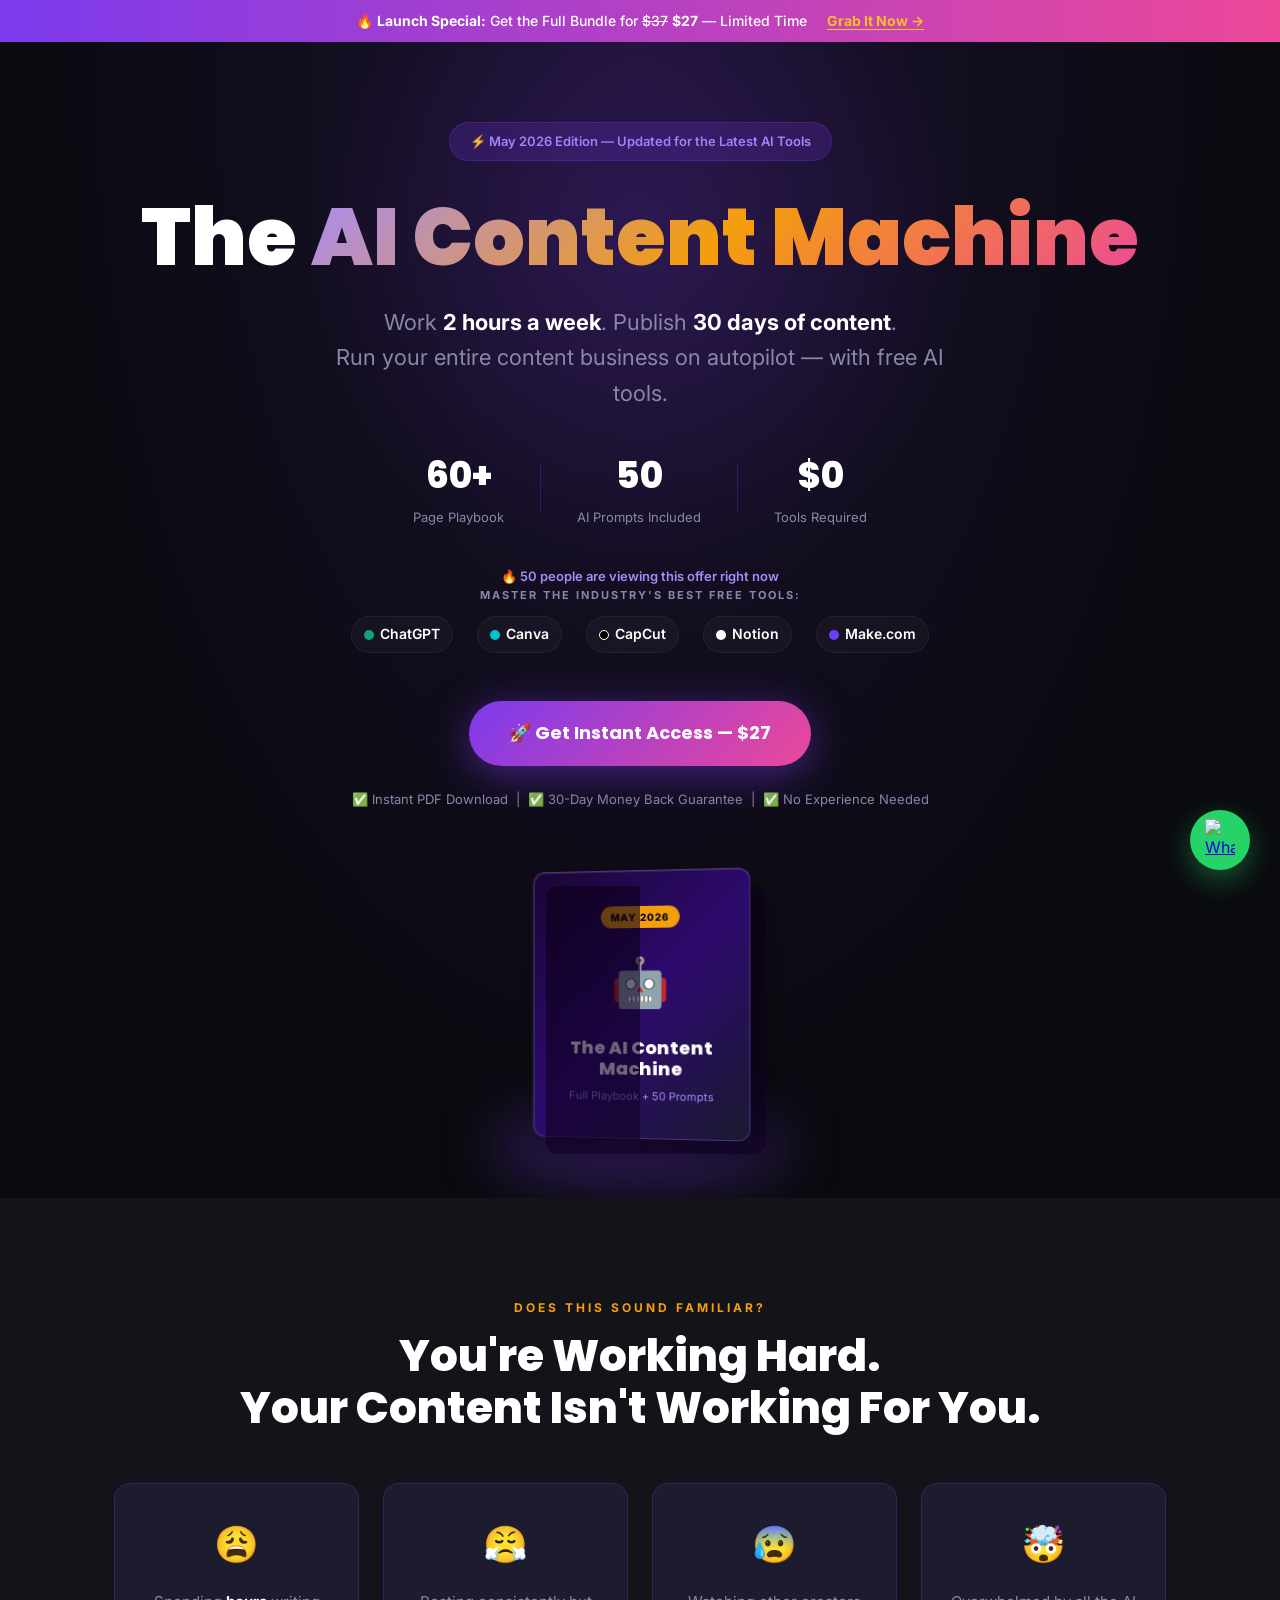
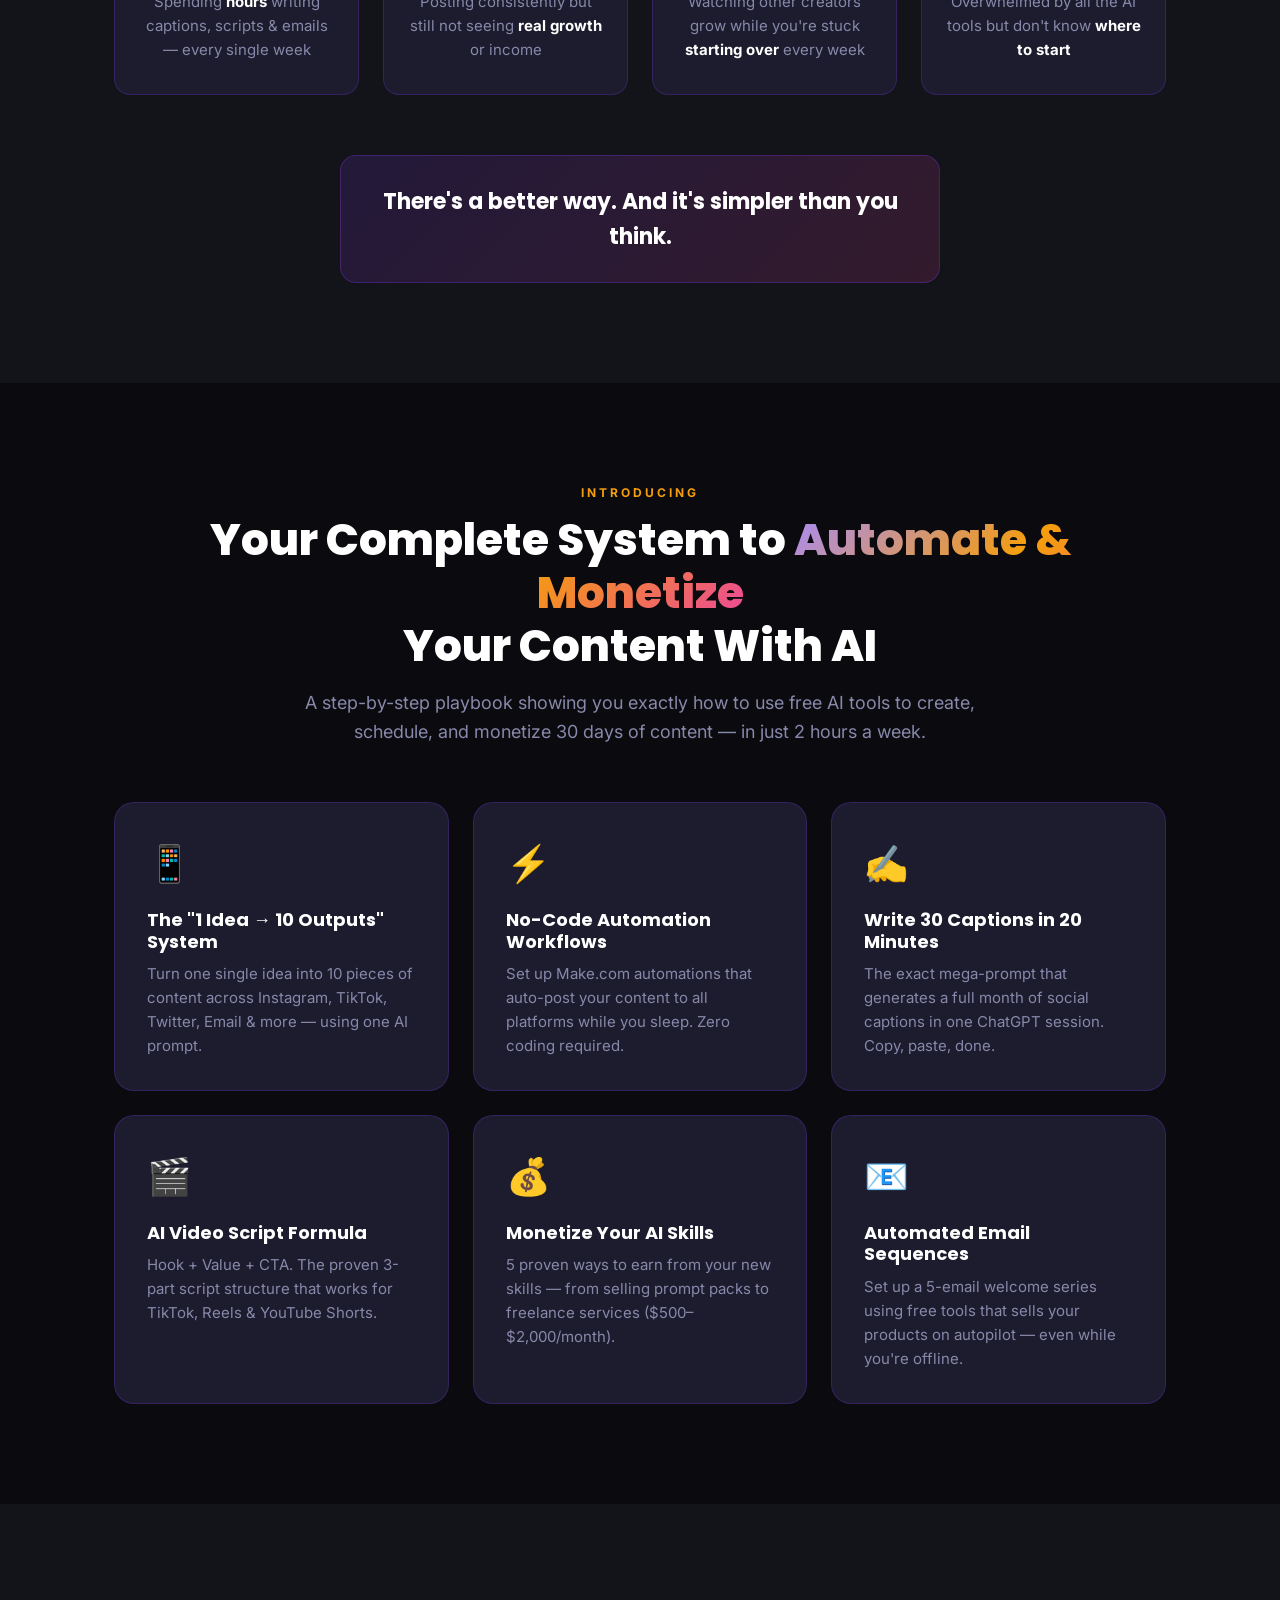
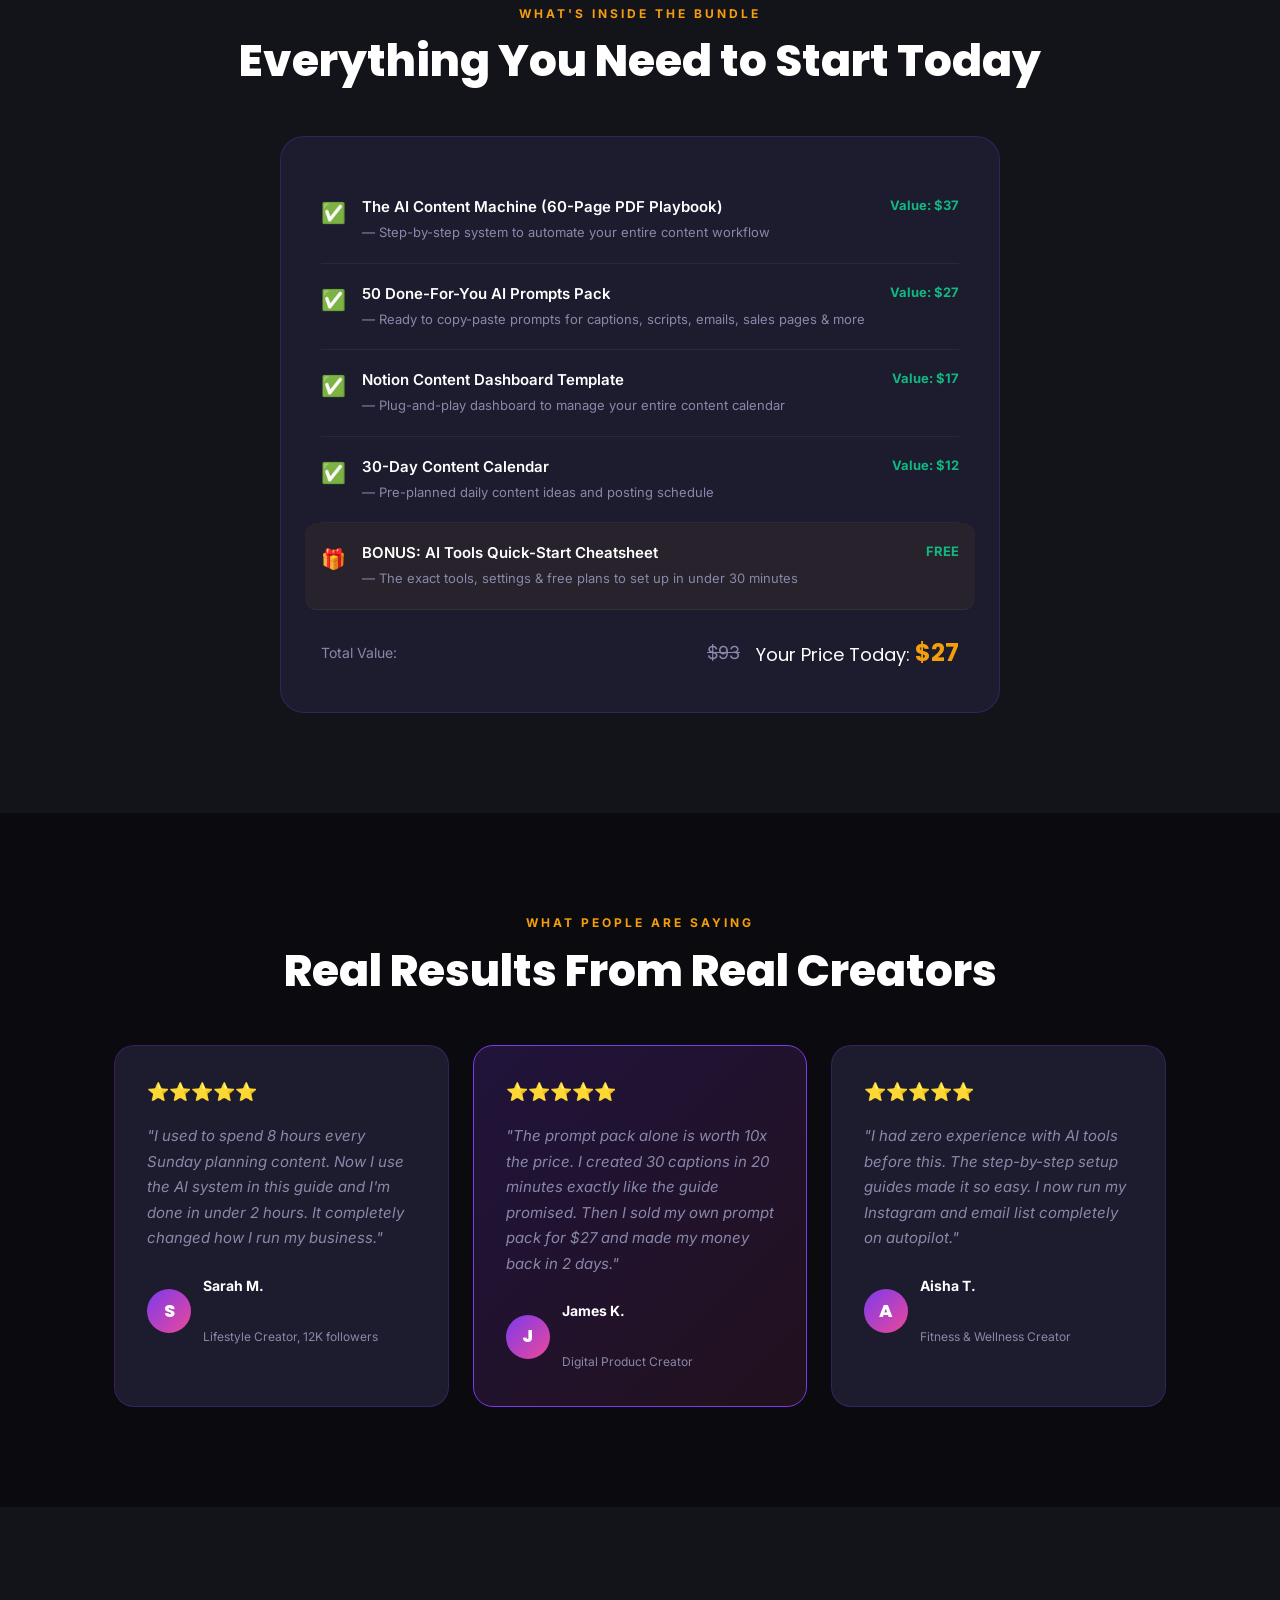
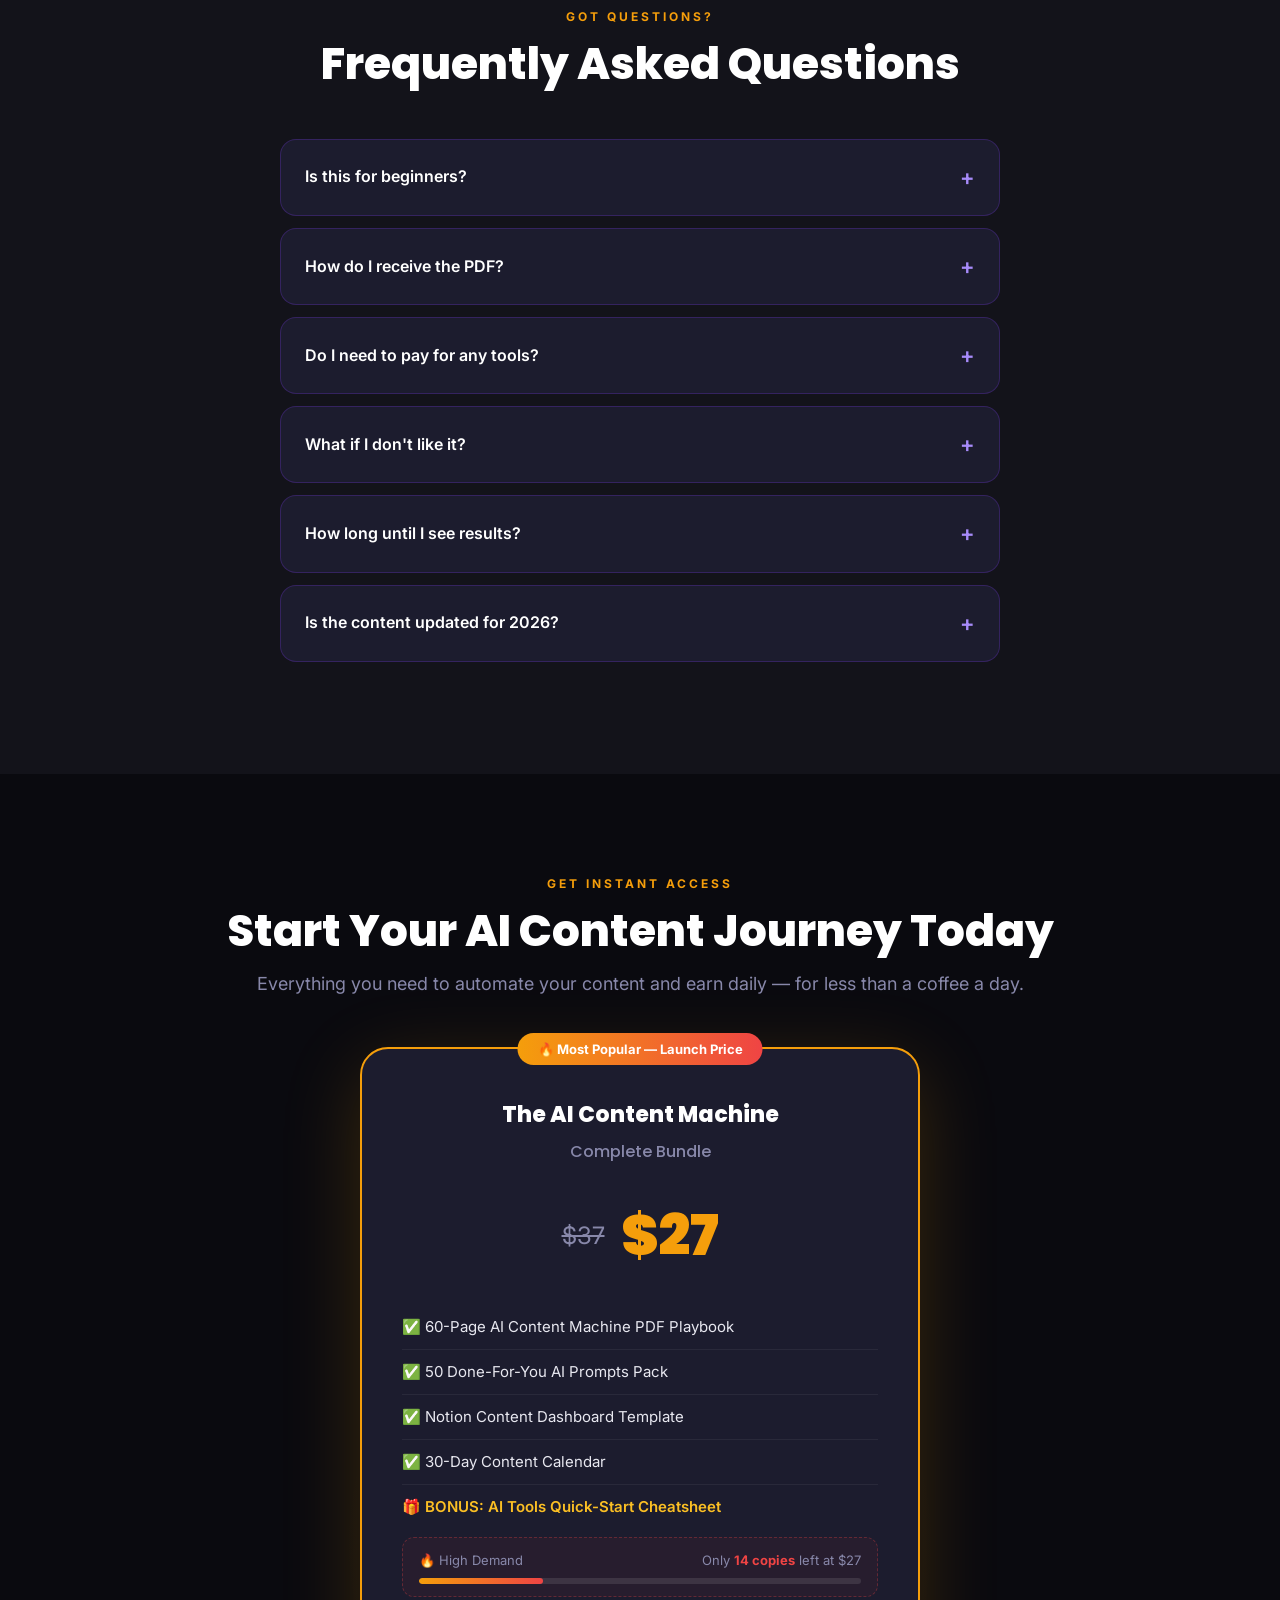
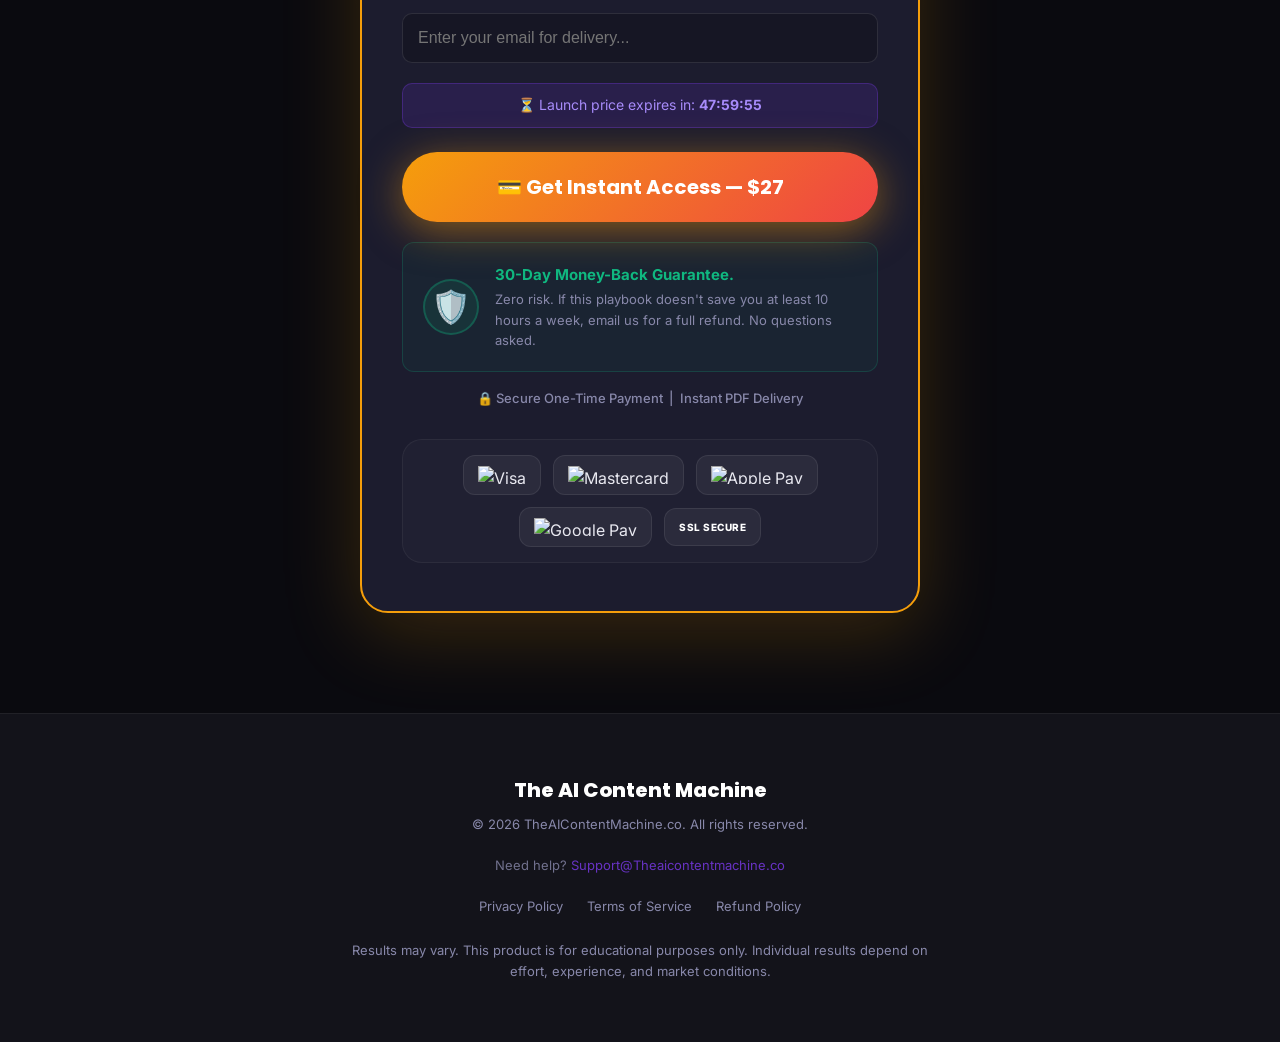
==== index.html @ 0af97b2c "Initial commit" ====
<!DOCTYPE html>
<html lang="en">

<head>
  <meta charset="UTF-8" />
  <meta name="viewport" content="width=device-width, initial-scale=1.0" />
  <title>The AI Content Machine — Automate Your Content. Earn Daily.</title>
  <meta name="description"
    content="Build a massive AI content empire and earn passive income. The best AI side hustle 2026: Learn faceless TikTok automation, viral ChatGPT hacks, automatic content generator secrets, and Make.com workflows. Start your AI profit machine today and master social media automation." />
  <meta name="keywords"
    content="AI Content Machine, AI automation, passive income AI, faceless tiktok automation, chatgpt hacks viral, content repurposing AI, 2 hour work week, make money online 2026, AI marketing automation, automated content calendar" />
  <link rel="preconnect" href="https://fonts.googleapis.com" />
  <link
    href="https://fonts.googleapis.com/css2?family=Poppins:wght@400;500;600;700;800;900&family=Inter:wght@400;500;600&display=swap"
    rel="stylesheet" />
  <link rel="stylesheet" href="style.css" />
  
  <!-- FAVICON (Catchy Robot Icon) -->
  <link rel="icon" href="https://cdnjs.cloudflare.com/ajax/libs/twemoji/14.0.2/72x72/1f916.png">

  <!-- OPEN GRAPH / SOCIAL PREVIEW -->
  <meta property="og:title" content="The AI Content Machine — Automate Your Content. Earn Daily.">
  <meta property="og:description" content="Build a massive AI content empire in 2 hours a week. The step-by-step playbook for 2026.">
  <meta property="og:image" content="https://theaicontentmachine.co/og-preview.jpg">
  <meta property="og:url" content="https://theaicontentmachine.co">
  <meta property="og:type" content="website">
  <meta name="twitter:card" content="summary_large_image">

  <!-- GEO-TARGETING SCRIPT -->
  <script>
    async function initGeoTargeting() {
      try {
        const response = await fetch('https://ipapi.co/json/');
        const data = await response.json();

        // 1. Handle Currency & PPP Pricing
        const currency = data.currency || 'USD';
        const country = data.country || 'US';

        let price = 27; // Default Tier 1

        // Define Tiers
        const tier2Countries = ['BR', 'MX', 'IN', 'TR', 'MY', 'TH', 'VN', 'PH'];
        const tier3Countries = ['NG', 'PK', 'ID', 'EG', 'KE', 'MA', 'DZ'];

        if (tier3Countries.includes(country)) {
          price = 9;
        } else if (tier2Countries.includes(country)) {
          price = 17;
        }

        const elementsWithCurrency = document.querySelectorAll('.price-now, .msb-new, .scarcity-text span strong, #main-buy-btn');
        elementsWithCurrency.forEach(el => {
          if (currency !== 'USD') {
            el.innerText = el.innerText.includes('—')
              ? `💳 Get Instant Access — ${currency} ${price}`
              : currency + ' ' + price;
          } else {
            el.innerText = el.innerText.includes('—')
              ? `💳 Get Instant Access — $${price}`
              : '$' + price;
          }
        });

        // Update hidden form fields
        document.querySelector('input[name="currency"]').value = currency;
        document.querySelector('input[name="amount"]').value = price.toFixed(2);
        document.querySelector('input[name="customer_country"]').value = country;

        // 2. Handle Language (Simple Example)
        const userLang = navigator.language || navigator.userLanguage;
        if (userLang.startsWith('fr')) {
          document.querySelector('.hero-title').innerText = "La Machine à Contenu IA";
        } else if (userLang.startsWith('es')) {
          document.querySelector('.hero-title').innerText = "La Máquina de Contenido IA";
        }
        // Add more languages as needed

      } catch (error) {
        console.log("Geo-targeting failed, defaulting to USD/EN");
      }
    }
    window.onload = initGeoTargeting;
  </script>

  <!-- TIKTOK PIXEL BASE CODE (Add your Pixel ID below) -->
  <script>
    !function (w, d, t) {
      w.TiktokAnalyticsObject = t; var ttq = w[t] = w[t] || []; ttq.methods = ["page", "track", "identify", "instances", "debug", "on", "off", "once", "ready", "alias", "group", "trackWithContext", "withContext"], ttq.setAndDefer = function (t, e) { t.magellan = e, t.instances.push(t) }; for (var e = 0; e < ttq.methods.length; e++)ttq.setAndDefer(ttq, ttq.methods[e]); ttq.instance = function (t) { for (var e = ttq._i[t] || [], n = 0; n < ttq.methods.length; n++)ttq.setAndDefer(e, ttq.methods[n]); return e }, ttq.load = function (e, n) { var o = "https://analytics.tiktok.com/i18n/pixel/events.js"; ttq._i = ttq._i || {}, ttq._i[e] = [], ttq._i[e]._u = o, ttq._t = ttq._t || {}, ttq._t[e] = +new Date, ttq._o = ttq._o || {}, ttq._o[e] = n; var i = d.createElement("script"); i.type = "text/javascript", i.async = !0, i.src = o + "?sdkid=" + e + "&lib=" + t; var a = d.getElementsByTagName("script")[0]; a.parentNode.insertBefore(i, a) };
      ttq.load('YOUR_TIKTOK_PIXEL_ID_HERE'); // <-- REPLACE WITH YOUR TIKTOK PIXEL ID
      ttq.page();
    }(window, document, 'ttq');
  </script>
</head>

<body>

  <!-- ANNOUNCEMENT BAR -->
  <div class="announcement-bar">
    🔥 <strong>Launch Special:</strong> Get the Full Bundle for <s>$37</s> <strong>$27</strong> — Limited Time &nbsp;
    <a href="#buy" class="ann-cta">Grab It Now →</a>
  </div>

  <!-- HERO SECTION -->
  <section class="hero">
    <div class="hero-glow"></div>
    <div class="container">
      <div class="badge">⚡ May 2026 Edition — Updated for the Latest AI Tools</div>
      <h1 class="hero-title">
        The <span class="gradient-text">AI Content Machine</span>
      </h1>
      <p class="hero-subtitle">
        Work <strong>2 hours a week</strong>. Publish <strong>30 days of content</strong>.<br />
        Run your entire content business on autopilot — with free AI tools.
      </p>
      <div class="hero-stats">
        <div class="stat"><span class="stat-num">60+</span><span class="stat-label">Page Playbook</span></div>
        <div class="stat-divider"></div>
        <div class="stat"><span class="stat-num">50</span><span class="stat-label">AI Prompts Included</span></div>
        <div class="stat-divider"></div>
        <div class="stat"><span class="stat-num">$0</span><span class="stat-label">Tools Required</span></div>
      </div>

      <!-- Trust Bar: Tools Covered -->
      <div class="tools-trust-bar">
        <p>MASTER THE INDUSTRY'S BEST FREE TOOLS:</p>
        <div class="tools-list">
          <span><i class="tool-dot chatgpt"></i> ChatGPT</span>
          <span><i class="tool-dot canva"></i> Canva</span>
          <span><i class="tool-dot capcut"></i> CapCut</span>
          <span><i class="tool-dot notion"></i> Notion</span>
          <span><i class="tool-dot make"></i> Make.com</span>
        </div>
      </div>

      <a href="#buy" class="btn-primary" id="hero-cta">
        🚀 Get Instant Access — $27
      </a>
      <p class="hero-note">✅ Instant PDF Download &nbsp;|&nbsp; ✅ 30-Day Money Back Guarantee &nbsp;|&nbsp; ✅ No
        Experience Needed</p>

      <!-- Floating mockup -->
      <div class="mockup-wrapper">
        <div class="mockup-glow"></div>
        <div class="book-mockup">
          <div class="book-cover">
            <div class="book-badge">MAY 2026</div>
            <div class="book-icon">🤖</div>
            <h3>The AI Content<br />Machine</h3>
            <p>Full Playbook + 50 Prompts</p>
          </div>
          <div class="book-shadow"></div>
        </div>
      </div>
    </div>
  </section>

  <!-- PROBLEM SECTION -->
  <section class="problem">
    <div class="container">
      <p class="section-tag">DOES THIS SOUND FAMILIAR?</p>
      <h2>You're Working Hard.<br />Your Content Isn't Working For You.</h2>
      <div class="pain-grid">
        <div class="pain-card">
          <span class="pain-icon">😩</span>
          <p>Spending <strong>hours</strong> writing captions, scripts & emails — every single week</p>
        </div>
        <div class="pain-card">
          <span class="pain-icon">😤</span>
          <p>Posting consistently but still not seeing <strong>real growth</strong> or income</p>
        </div>
        <div class="pain-card">
          <span class="pain-icon">😰</span>
          <p>Watching other creators grow while you're stuck <strong>starting over</strong> every week</p>
        </div>
        <div class="pain-card">
          <span class="pain-icon">🤯</span>
          <p>Overwhelmed by all the AI tools but don't know <strong>where to start</strong></p>
        </div>
      </div>
      <div class="problem-bridge">
        <p>There's a better way. And it's simpler than you think.</p>
      </div>
    </div>
  </section>

  <!-- SOLUTION SECTION -->
  <section class="solution">
    <div class="container">
      <p class="section-tag">INTRODUCING</p>
      <h2>Your Complete System to <span class="gradient-text">Automate & Monetize</span><br />Your Content With AI</h2>
      <p class="section-sub">A step-by-step playbook showing you exactly how to use free AI tools to create, schedule,
        and monetize 30 days of content — in just 2 hours a week.</p>

      <div class="features-grid">
        <div class="feature-card">
          <div class="feature-icon">📱</div>
          <h3>The "1 Idea → 10 Outputs" System</h3>
          <p>Turn one single idea into 10 pieces of content across Instagram, TikTok, Twitter, Email & more — using one
            AI prompt.</p>
        </div>
        <div class="feature-card">
          <div class="feature-icon">⚡</div>
          <h3>No-Code Automation Workflows</h3>
          <p>Set up Make.com automations that auto-post your content to all platforms while you sleep. Zero coding
            required.</p>
        </div>
        <div class="feature-card">
          <div class="feature-icon">✍️</div>
          <h3>Write 30 Captions in 20 Minutes</h3>
          <p>The exact mega-prompt that generates a full month of social captions in one ChatGPT session. Copy, paste,
            done.</p>
        </div>
        <div class="feature-card">
          <div class="feature-icon">🎬</div>
          <h3>AI Video Script Formula</h3>
          <p>Hook + Value + CTA. The proven 3-part script structure that works for TikTok, Reels & YouTube Shorts.</p>
        </div>
        <div class="feature-card">
          <div class="feature-icon">💰</div>
          <h3>Monetize Your AI Skills</h3>
          <p>5 proven ways to earn from your new skills — from selling prompt packs to freelance services
            ($500–$2,000/month).</p>
        </div>
        <div class="feature-card">
          <div class="feature-icon">📧</div>
          <h3>Automated Email Sequences</h3>
          <p>Set up a 5-email welcome series using free tools that sells your products on autopilot — even while you're
            offline.</p>
        </div>
      </div>
    </div>
  </section>

  <!-- WHAT'S INSIDE -->
  <section class="inside">
    <div class="container">
      <p class="section-tag">WHAT'S INSIDE THE BUNDLE</p>
      <h2>Everything You Need to Start Today</h2>
      <div class="bundle-wrapper">
        <div class="bundle-items">
          <div class="bundle-item">
            <div class="bundle-check">✅</div>
            <div class="bundle-text">
              <strong>The AI Content Machine (60-Page PDF Playbook)</strong>
              <span>— Step-by-step system to automate your entire content workflow</span>
            </div>
            <div class="bundle-value">Value: $37</div>
          </div>
          <div class="bundle-item">
            <div class="bundle-check">✅</div>
            <div class="bundle-text">
              <strong>50 Done-For-You AI Prompts Pack</strong>
              <span>— Ready to copy-paste prompts for captions, scripts, emails, sales pages & more</span>
            </div>
            <div class="bundle-value">Value: $27</div>
          </div>
          <div class="bundle-item">
            <div class="bundle-check">✅</div>
            <div class="bundle-text">
              <strong>Notion Content Dashboard Template</strong>
              <span>— Plug-and-play dashboard to manage your entire content calendar</span>
            </div>
            <div class="bundle-value">Value: $17</div>
          </div>
          <div class="bundle-item">
            <div class="bundle-check">✅</div>
            <div class="bundle-text">
              <strong>30-Day Content Calendar</strong>
              <span>— Pre-planned daily content ideas and posting schedule</span>
            </div>
            <div class="bundle-value">Value: $12</div>
          </div>
          <div class="bundle-item bonus">
            <div class="bundle-check">🎁</div>
            <div class="bundle-text">
              <strong>BONUS: AI Tools Quick-Start Cheatsheet</strong>
              <span>— The exact tools, settings & free plans to set up in under 30 minutes</span>
            </div>
            <div class="bundle-value">FREE</div>
          </div>
          <div class="bundle-total">
            <div class="total-label">Total Value:</div>
            <div class="total-original"><s>$93</s></div>
            <div class="total-price">Your Price Today: <strong>$27</strong></div>
          </div>
        </div>
      </div>
    </div>
  </section>

  <!-- TESTIMONIALS -->
  <section class="testimonials">
    <div class="container">
      <p class="section-tag">WHAT PEOPLE ARE SAYING</p>
      <h2>Real Results From Real Creators</h2>
      <div class="testimonials-grid">
        <div class="testimonial-card">
          <div class="stars">⭐⭐⭐⭐⭐</div>
          <p>"I used to spend 8 hours every Sunday planning content. Now I use the AI system in this guide and I'm done
            in under 2 hours. It completely changed how I run my business."</p>
          <div class="testimonial-author">
            <div class="author-avatar">S</div>
            <div><strong>Sarah M.</strong><br /><span>Lifestyle Creator, 12K followers</span></div>
          </div>
        </div>
        <div class="testimonial-card featured">
          <div class="stars">⭐⭐⭐⭐⭐</div>
          <p>"The prompt pack alone is worth 10x the price. I created 30 captions in 20 minutes exactly like the guide
            promised. Then I sold my own prompt pack for $27 and made my money back in 2 days."</p>
          <div class="testimonial-author">
            <div class="author-avatar">J</div>
            <div><strong>James K.</strong><br /><span>Digital Product Creator</span></div>
          </div>
        </div>
        <div class="testimonial-card">
          <div class="stars">⭐⭐⭐⭐⭐</div>
          <p>"I had zero experience with AI tools before this. The step-by-step setup guides made it so easy. I now run
            my Instagram and email list completely on autopilot."</p>
          <div class="testimonial-author">
            <div class="author-avatar">A</div>
            <div><strong>Aisha T.</strong><br /><span>Fitness & Wellness Creator</span></div>
          </div>
        </div>
      </div>
    </div>
  </section>

  <!-- FAQ SECTION -->
  <section class="faq">
    <div class="container">
      <p class="section-tag">GOT QUESTIONS?</p>
      <h2>Frequently Asked Questions</h2>
      <div class="faq-list">
        <div class="faq-item" onclick="toggleFaq(this)">
          <div class="faq-question">Is this for beginners? <span class="faq-icon">+</span></div>
          <div class="faq-answer">Absolutely. This guide was designed for creators and entrepreneurs who have never used
            AI tools before. Every tool recommended has a free plan and the guide walks you through setup step-by-step.
          </div>
        </div>
        <div class="faq-item" onclick="toggleFaq(this)">
          <div class="faq-question">How do I receive the PDF? <span class="faq-icon">+</span></div>
          <div class="faq-answer">Immediately after payment, you'll receive an email with a download link. You'll have
            instant access to all files — the PDF, prompt pack, Notion template, and content calendar.</div>
        </div>
        <div class="faq-item" onclick="toggleFaq(this)">
          <div class="faq-question">Do I need to pay for any tools? <span class="faq-icon">+</span></div>
          <div class="faq-answer">No. Every tool in this guide has a free plan that's more than enough to get started.
            ChatGPT Free, Canva Free, Make.com Free, Notion Free — the system works on $0 extra budget.</div>
        </div>
        <div class="faq-item" onclick="toggleFaq(this)">
          <div class="faq-question">What if I don't like it? <span class="faq-icon">+</span></div>
          <div class="faq-answer">You're covered by a full 30-day money-back guarantee. If you go through the guide and
            don't find it valuable, just email us and we'll refund you — no questions asked.</div>
        </div>
        <div class="faq-item" onclick="toggleFaq(this)">
          <div class="faq-question">How long until I see results? <span class="faq-icon">+</span></div>
          <div class="faq-answer">You can have your first month of content planned in under 2 hours of reading the
            guide. Results in terms of growth and income depend on your consistency, but many users see their first sale
            of their own product within the first 7–14 days.</div>
        </div>
        <div class="faq-item" onclick="toggleFaq(this)">
          <div class="faq-question">Is the content updated for 2026? <span class="faq-icon">+</span></div>
          <div class="faq-answer">Yes. This is the May 2026 Edition, fully updated with the latest AI tools, platform
            algorithm tips, and automation workflows. All tools and strategies are current and working right now.</div>
        </div>
      </div>
    </div>
  </section>

  <!-- BUY SECTION -->
  <section class="buy" id="buy">
    <div class="buy-glow"></div>
    <div class="container">
      <p class="section-tag">GET INSTANT ACCESS</p>
      <h2>Start Your AI Content Journey Today</h2>
      <p class="buy-sub">Everything you need to automate your content and earn daily — for less than a coffee a day.</p>

      <div class="buy-card">
        <div class="buy-badge">🔥 Most Popular — Launch Price</div>
        <div class="buy-title">The AI Content Machine<br /><span>Complete Bundle</span></div>
        <div class="buy-price">
          <span class="price-original"><s>$37</s></span>
          <span class="price-now">$27</span>
        </div>
        <ul class="buy-list">
          <li>✅ 60-Page AI Content Machine PDF Playbook</li>
          <li>✅ 50 Done-For-You AI Prompts Pack</li>
          <li>✅ Notion Content Dashboard Template</li>
          <li>✅ 30-Day Content Calendar</li>
          <li>🎁 BONUS: AI Tools Quick-Start Cheatsheet</li>
        </ul>

        <!-- Scarcity Indicator -->
        <div class="scarcity-box">
          <div class="scarcity-text">
            <span>🔥 High Demand</span>
            <span>Only <strong>14 copies</strong> left at $27</span>
          </div>
          <div class="scarcity-bar">
            <div class="scarcity-fill"></div>
          </div>
        </div>

        <!-- Ad Tracking & Payment Form -->
        <form action="process_payment.php" method="POST" id="checkout-form">
          <input type="hidden" name="plan_name" value="The AI Content Machine Bundle">
          <input type="hidden" name="amount" value="27.00">
          <input type="hidden" name="currency" value="USD">
          <input type="hidden" name="customer_country" value="US">
          <div style="margin-bottom: 20px;">
            <input type="email" name="customer_email" placeholder="Enter your email for delivery..." required
              style="width: 100%; padding: 15px; border-radius: 10px; border: 1px solid rgba(255,255,255,0.1); background: rgba(0,0,0,0.2); color: #FFF; font-size: 16px; outline: none;">
          </div>
          <button type="submit" class="btn-buy" id="main-buy-btn" onclick="handleBuyClick(event)">
            <span class="btn-text">💳 Get Instant Access — $27</span>
            <div class="btn-loader" id="buy-loader" style="display: none;"></div>
          </button>
        </form>
        <div class="buy-guarantee">
          <div class="guarantee-badge">🛡️</div>
          <p><strong>30-Day Money-Back Guarantee.</strong> Zero risk. If this playbook doesn't save you at least 10
            hours a week, email us for a full refund. No questions asked.</p>
        </div>
        <div class="buy-secure">🔒 Secure One-Time Payment &nbsp;|&nbsp; Instant PDF Delivery</div>

        <!-- STUNNING TRUST BADGES -->
        <div class="trust-badges-row">
          <div class="t-badge"><img src="https://upload.wikimedia.org/wikipedia/commons/thumb/5/5c/Visa_Inc._logo_%282021%E2%80%93present%29.svg/1280px-Visa_Inc._logo_%282021%E2%80%93present%29.svg.png" alt="Visa" width="50"></div>
          <div class="t-badge"><img src="https://upload.wikimedia.org/wikipedia/commons/2/2a/Mastercard-logo.svg" alt="Mastercard" width="35"></div>
          <div class="t-badge"><img src="https://upload.wikimedia.org/wikipedia/commons/b/b0/Apple_Pay_logo.svg" alt="Apple Pay" width="45"></div>
          <div class="t-badge"><img src="https://upload.wikimedia.org/wikipedia/commons/f/f2/Google_Pay_Logo.svg" alt="Google Pay" width="50"></div>
          <div class="t-badge"><span>SSL SECURE</span></div>
        </div>
      </div>
    </div>
  </section>

  <!-- FOOTER -->
  <footer class="footer">
    <div class="container">
      <div class="footer-brand">The AI Content Machine</div>
      <p>© 2026 TheAIContentMachine.co. All rights reserved.</p>
      <p style="margin-top: 10px; opacity: 0.8;">Need help? <a href="mailto:support@Theaicontentmachine.co"
          style="color: var(--primary); text-decoration: none;">Support@Theaicontentmachine.co</a></p>
      <div class="footer-links">
        <a href="privacy.html">Privacy Policy</a>
        <a href="terms.html">Terms of Service</a>
        <a href="refunds.html">Refund Policy</a>
      </div>
      <p class="footer-disclaimer">Results may vary. This product is for educational purposes only. Individual results
        depend on effort, experience, and market conditions.</p>
    </div>
  </footer>

  <!-- MOBILE STICKY CTA (Only visible on mobile) -->
  <div class="mobile-sticky-bar">
    <div class="msb-price">
      <span class="msb-old"><s>$37</s></span>
      <span class="msb-new">$27</span>
    </div>
    <a href="#buy" class="btn-msb">Get Instant Access</a>
  </div>

  <!-- SOCIAL PROOF TOAST NOTIFICATION -->
  <div class="social-proof-toast" id="social-toast">
    <div class="toast-img">🚀</div>
    <div class="toast-content">
      <div class="toast-name" id="toast-name">Someone</div>
      <div class="toast-action">just bought The AI Content Machine Bundle</div>
      <div class="toast-time" id="toast-time">1 minute ago</div>
    </div>
  </div>

  <!-- FLOATING WHATSAPP BUTTON -->
  <a href="https://wa.me/447871743874?text=Hi!%20I'm%20interested%20in%20The%20AI%20Content%20Machine.%20Can%20you%20help%20me%20with%20a%20question?"
    class="whatsapp-bubble" target="_blank">
    <div class="wa-tooltip">Questions? Chat with us!</div>
    <img src="https://upload.wikimedia.org/wikipedia/commons/6/6b/WhatsApp.svg" alt="WhatsApp" width="30">
  </a>

  <script src="script.js"></script>

  <!-- ADS TRACKING CODE (Facebook Pixel / Google Analytics) -->
  <script>
    // This function runs when the user clicks the Buy button
    function trackPurchaseEvent() {
      console.log("💰 [Tracking] Purchase Intent Fired: $27.00 USD");

      // 1. Meta / Facebook Pixel Tracking
      if (typeof fbq === 'function') {
        fbq('track', 'InitiateCheckout', {
          content_name: 'The AI Content Machine Bundle',
          value: 27.00,
          currency: 'USD'
        });
      }

      // 2. Google Analytics / Ads Tracking
      if (typeof gtag === 'function') {
        gtag('event', 'begin_checkout', {
          items: [{
            item_name: 'The AI Content Machine Bundle',
            price: 27.00,
          }],
          value: 27.00,
          currency: 'USD'
        });
      }

      // 3. TikTok Ads Tracking
      if (typeof ttq === 'object') {
        ttq.track('InitiateCheckout', {
          content_name: 'The AI Content Machine Bundle',
          value: 27.00,
          currency: 'USD'
        });
      }

      // The form will auto-submit to process_payment.php immediately after this
    }
  </script>
</body>

</html>
---- style.css ----
/* ===========================
   THE AI CONTENT MACHINE
   High-Converting Landing Page
   =========================== */

*, *::before, *::after { box-sizing: border-box; margin: 0; padding: 0; }

:root {
  --primary: #7C3AED;
  --primary-dark: #5B21B6;
  --primary-light: #A78BFA;
  --accent: #F59E0B;
  --accent-bright: #FBBF24;
  --dark: #0A0A0F;
  --dark-2: #13131A;
  --dark-3: #1C1C2E;
  --dark-4: #252540;
  --text: #E8E8F0;
  --text-muted: #8888AA;
  --white: #FFFFFF;
  --green: #10B981;
  --card-border: rgba(124, 58, 237, 0.25);
  --glow: rgba(124, 58, 237, 0.4);
}

html { scroll-behavior: smooth; }

body {
  font-family: 'Inter', sans-serif;
  background: var(--dark);
  color: var(--text);
  line-height: 1.6;
  overflow-x: hidden;
}

/* ---- TYPOGRAPHY ---- */
h1, h2, h3 { font-family: 'Poppins', sans-serif; line-height: 1.2; }
.gradient-text {
  background: linear-gradient(135deg, #A78BFA, #F59E0B, #EC4899);
  -webkit-background-clip: text;
  -webkit-text-fill-color: transparent;
  background-clip: text;
}

/* ---- CONTAINER ---- */
.container { max-width: 1100px; margin: 0 auto; padding: 0 24px; }

/* ---- ANNOUNCEMENT BAR ---- */
.announcement-bar {
  background: linear-gradient(90deg, var(--primary), #EC4899);
  text-align: center;
  padding: 10px 20px;
  font-size: 14px;
  font-weight: 500;
  color: #fff;
  position: sticky;
  top: 0;
  z-index: 100;
}
.ann-cta {
  color: #FBBF24;
  font-weight: 700;
  text-decoration: none;
  border-bottom: 1px solid #FBBF24;
  margin-left: 8px;
  transition: opacity 0.2s;
}
.ann-cta:hover { opacity: 0.8; }

/* ---- BUTTONS ---- */
.btn-primary {
  display: inline-block;
  background: linear-gradient(135deg, var(--primary), #EC4899);
  color: #fff;
  font-family: 'Poppins', sans-serif;
  font-weight: 700;
  font-size: 18px;
  padding: 18px 40px;
  border-radius: 50px;
  text-decoration: none;
  transition: transform 0.2s, box-shadow 0.2s;
  box-shadow: 0 8px 40px rgba(124, 58, 237, 0.5);
  margin-top: 12px;
  position: relative;
  overflow: hidden;
}
.btn-primary::after {
  content: '';
  position: absolute;
  top: 0; left: -100%;
  width: 50%; height: 100%;
  background: linear-gradient(90deg, transparent, rgba(255,255,255,0.4), transparent);
  animation: shimmer 3s infinite;
}
.btn-primary:hover {
  transform: translateY(-3px);
  box-shadow: 0 12px 50px rgba(124, 58, 237, 0.7);
}

.btn-buy {
  display: block;
  background: linear-gradient(135deg, #F59E0B, #EF4444);
  color: #fff;
  font-family: 'Poppins', sans-serif;
  font-weight: 700;
  font-size: 20px;
  padding: 20px 40px;
  border-radius: 50px;
  text-decoration: none;
  text-align: center;
  transition: transform 0.2s, box-shadow 0.2s;
  box-shadow: 0 8px 40px rgba(245, 158, 11, 0.5);
  margin: 24px 0 20px;
  animation: pulse 2s infinite;
  position: relative;
  overflow: hidden;
  border: none;
  cursor: pointer;
  width: 100%;
}
.btn-buy::after {
  content: '';
  position: absolute;
  top: 0; left: -100%;
  width: 50%; height: 100%;
  background: linear-gradient(90deg, transparent, rgba(255,255,255,0.4), transparent);
  animation: shimmer 2.5s infinite 1s;
}
.btn-buy:hover {
  transform: translateY(-3px);
  box-shadow: 0 12px 50px rgba(245, 158, 11, 0.7);
  animation: none;
}
@keyframes pulse {
  0%, 100% { box-shadow: 0 8px 40px rgba(245, 158, 11, 0.5); }
  50% { box-shadow: 0 8px 60px rgba(245, 158, 11, 0.8); }
}
@keyframes shimmer {
  0% { left: -100%; }
  100% { left: 200%; }
}

/* ---- SECTION TAGS ---- */
.section-tag {
  font-size: 12px;
  font-weight: 700;
  letter-spacing: 3px;
  color: var(--accent);
  text-transform: uppercase;
  margin-bottom: 12px;
}
.section-sub {
  color: var(--text-muted);
  font-size: 18px;
  max-width: 680px;
  margin: 16px auto 0;
  text-align: center;
}

/* ===========================
   HERO SECTION
   =========================== */
.hero {
  position: relative;
  padding: 80px 0 60px;
  text-align: center;
  overflow: hidden;
  background: radial-gradient(ellipse at top, rgba(124,58,237,0.15) 0%, transparent 70%);
}
.hero-glow {
  position: absolute;
  top: -200px;
  left: 50%;
  transform: translateX(-50%);
  width: 800px;
  height: 800px;
  background: radial-gradient(circle, rgba(124,58,237,0.2) 0%, transparent 60%);
  pointer-events: none;
}
.badge {
  display: inline-block;
  background: rgba(124,58,237,0.2);
  border: 1px solid var(--card-border);
  color: var(--primary-light);
  font-size: 13px;
  font-weight: 600;
  padding: 8px 20px;
  border-radius: 50px;
  margin-bottom: 28px;
  animation: fadeInDown 0.6s ease;
}
.hero-title {
  font-size: clamp(44px, 8vw, 80px);
  font-weight: 900;
  color: var(--white);
  margin-bottom: 20px;
  animation: fadeInUp 0.6s ease 0.1s both;
}
.hero-subtitle {
  font-size: clamp(18px, 2.5vw, 22px);
  color: var(--text-muted);
  max-width: 640px;
  margin: 0 auto 36px;
  animation: fadeInUp 0.6s ease 0.2s both;
}
.hero-subtitle strong { color: var(--white); }

.hero-stats {
  display: flex;
  justify-content: center;
  align-items: center;
  gap: 0;
  margin-bottom: 36px;
  animation: fadeInUp 0.6s ease 0.3s both;
}
.stat { text-align: center; padding: 0 36px; }
.stat-num {
  display: block;
  font-family: 'Poppins', sans-serif;
  font-size: 36px;
  font-weight: 800;
  color: var(--white);
}
.stat-label { font-size: 13px; color: var(--text-muted); }
.stat-divider { width: 1px; height: 48px; background: var(--card-border); }

/* Tools Trust Bar */
.tools-trust-bar {
  margin: 0 auto 36px;
  max-width: 600px;
  animation: fadeInUp 0.6s ease 0.4s both;
}
.tools-trust-bar p {
  font-size: 11px;
  font-weight: 700;
  color: var(--text-muted);
  letter-spacing: 2px;
  margin-bottom: 12px;
}
.tools-list {
  display: flex;
  justify-content: center;
  flex-wrap: wrap;
  gap: 16px 24px;
}
.tools-list span {
  font-size: 14px;
  font-weight: 600;
  color: var(--white);
  display: flex;
  align-items: center;
  gap: 6px;
  background: rgba(255,255,255,0.03);
  padding: 6px 12px;
  border-radius: 50px;
  border: 1px solid rgba(255,255,255,0.05);
}
.tool-dot {
  width: 10px; height: 10px; border-radius: 50%;
}
.tool-dot.chatgpt { background: #10A37F; }
.tool-dot.canva { background: #00C4CC; }
.tool-dot.capcut { background: #000000; border: 1px solid #fff; }
.tool-dot.notion { background: #FFFFFF; }
.tool-dot.make { background: #6E3FF3; }

.hero-note {
  font-size: 13px;
  color: var(--text-muted);
  margin-top: 16px;
}

/* Mockup */
.mockup-wrapper {
  position: relative;
  display: flex;
  justify-content: center;
  margin-top: 60px;
  animation: floatBook 4s ease-in-out infinite;
}
.mockup-glow {
  position: absolute;
  bottom: -40px;
  left: 50%;
  transform: translateX(-50%);
  width: 300px;
  height: 60px;
  background: rgba(124,58,237,0.4);
  border-radius: 50%;
  filter: blur(30px);
}
.book-mockup {
  position: relative;
  perspective: 1000px;
  transform-style: preserve-3d;
}
.book-cover {
  width: 220px;
  background: linear-gradient(135deg, #1a0533, #2d0a6e, #1a1a2e);
  border: 1px solid rgba(167,139,250,0.3);
  border-radius: 12px;
  padding: 32px 24px;
  text-align: center;
  box-shadow: 10px 10px 40px rgba(0,0,0,0.5), -2px 0 0 rgba(255,255,255,0.05), inset 0 1px 0 rgba(255,255,255,0.1);
  transform: rotateY(-10deg) rotateX(0deg);
  transition: transform 0.1s ease-out;
}
.book-badge {
  display: inline-block;
  background: var(--accent);
  color: #000;
  font-size: 10px;
  font-weight: 800;
  padding: 3px 10px;
  border-radius: 20px;
  letter-spacing: 1px;
  margin-bottom: 16px;
}
.book-icon { font-size: 48px; margin-bottom: 16px; display: block; }
.book-cover h3 {
  font-family: 'Poppins', sans-serif;
  font-size: 18px;
  font-weight: 800;
  color: #fff;
  margin-bottom: 8px;
}
.book-cover p { font-size: 11px; color: var(--primary-light); }
.book-shadow {
  position: absolute;
  bottom: -16px;
  right: -16px;
  width: 220px;
  height: 100%;
  background: linear-gradient(135deg, #0a0015, #150030);
  border-radius: 12px;
  z-index: -1;
  opacity: 0.6;
}
@keyframes floatBook {
  0%, 100% { transform: translateY(0); }
  50% { transform: translateY(-12px); }
}

/* ===========================
   PROBLEM SECTION
   =========================== */
.problem {
  padding: 100px 0;
  text-align: center;
  background: var(--dark-2);
}
.problem h2 {
  font-size: clamp(28px, 4vw, 44px);
  font-weight: 800;
  color: var(--white);
  margin-bottom: 48px;
}
.pain-grid {
  display: grid;
  grid-template-columns: repeat(auto-fit, minmax(220px, 1fr));
  gap: 24px;
  margin-bottom: 60px;
}
.pain-card {
  background: var(--dark-3);
  border: 1px solid var(--card-border);
  border-radius: 16px;
  padding: 32px 24px;
  transition: transform 0.3s, border-color 0.3s;
}
.pain-card:hover { transform: translateY(-4px); border-color: var(--primary); }
.pain-icon { font-size: 36px; display: block; margin-bottom: 16px; }
.pain-card p { color: var(--text-muted); font-size: 15px; }
.pain-card p strong { color: var(--white); }
.problem-bridge {
  background: linear-gradient(135deg, rgba(124,58,237,0.15), rgba(236,72,153,0.15));
  border: 1px solid rgba(124,58,237,0.3);
  border-radius: 16px;
  padding: 28px 40px;
  max-width: 600px;
  margin: 0 auto;
}
.problem-bridge p {
  font-family: 'Poppins', sans-serif;
  font-size: 22px;
  font-weight: 700;
  color: var(--white);
}

/* ===========================
   SOLUTION SECTION
   =========================== */
.solution {
  padding: 100px 0;
  text-align: center;
}
.solution h2 {
  font-size: clamp(28px, 4vw, 44px);
  font-weight: 800;
  color: var(--white);
  margin-bottom: 16px;
}
.features-grid {
  display: grid;
  grid-template-columns: repeat(auto-fit, minmax(300px, 1fr));
  gap: 24px;
  margin-top: 56px;
  text-align: left;
}
.feature-card {
  background: var(--dark-3);
  border: 1px solid var(--card-border);
  border-radius: 20px;
  padding: 32px;
  transition: transform 0.3s, border-color 0.3s, box-shadow 0.3s;
  position: relative;
  overflow: hidden;
}
.feature-card::before {
  content: '';
  position: absolute;
  top: 0; left: 0;
  width: 100%; height: 3px;
  background: linear-gradient(90deg, var(--primary), #EC4899);
  opacity: 0;
  transition: opacity 0.3s;
}
.feature-card:hover { transform: translateY(-6px); border-color: var(--primary); box-shadow: 0 20px 60px rgba(124,58,237,0.2); }
.feature-card:hover::before { opacity: 1; }
.feature-icon { font-size: 36px; margin-bottom: 16px; display: block; }
.feature-card h3 { font-size: 18px; font-weight: 700; color: var(--white); margin-bottom: 10px; }
.feature-card p { color: var(--text-muted); font-size: 15px; }

/* ===========================
   WHAT'S INSIDE
   =========================== */
.inside {
  padding: 100px 0;
  background: var(--dark-2);
  text-align: center;
}
.inside h2 { font-size: clamp(28px, 4vw, 44px); font-weight: 800; color: var(--white); margin-bottom: 48px; }
.bundle-wrapper { max-width: 720px; margin: 0 auto; }
.bundle-items {
  background: var(--dark-3);
  border: 1px solid var(--card-border);
  border-radius: 24px;
  padding: 40px;
  text-align: left;
}
.bundle-item {
  display: flex;
  align-items: flex-start;
  gap: 16px;
  padding: 18px 0;
  border-bottom: 1px solid rgba(255,255,255,0.06);
}
.bundle-item.bonus { background: rgba(245,158,11,0.05); margin: 0 -16px; padding: 18px 16px; border-radius: 12px; }
.bundle-check { font-size: 20px; flex-shrink: 0; margin-top: 2px; }
.bundle-text { flex: 1; }
.bundle-text strong { color: var(--white); font-size: 15px; font-weight: 600; display: block; }
.bundle-text span { color: var(--text-muted); font-size: 13px; }
.bundle-value {
  font-size: 13px;
  font-weight: 700;
  color: var(--green);
  white-space: nowrap;
  flex-shrink: 0;
}
.bundle-total {
  display: flex;
  align-items: center;
  justify-content: flex-end;
  gap: 16px;
  padding-top: 24px;
  flex-wrap: wrap;
}
.total-label { color: var(--text-muted); font-size: 14px; margin-right: auto; }
.total-original { color: var(--text-muted); font-size: 18px; }
.total-price { font-family: 'Poppins', sans-serif; font-size: 18px; color: var(--white); }
.total-price strong { color: var(--accent); font-size: 24px; }

/* ===========================
   TESTIMONIALS
   =========================== */
.testimonials {
  padding: 100px 0;
  text-align: center;
}
.testimonials h2 { font-size: clamp(28px, 4vw, 44px); font-weight: 800; color: var(--white); margin-bottom: 48px; }
.testimonials-grid {
  display: grid;
  grid-template-columns: repeat(auto-fit, minmax(280px, 1fr));
  gap: 24px;
}
.testimonial-card {
  background: var(--dark-3);
  border: 1px solid var(--card-border);
  border-radius: 20px;
  padding: 32px;
  text-align: left;
  transition: transform 0.3s;
}
.testimonial-card:hover { transform: translateY(-4px); }
.testimonial-card.featured {
  background: linear-gradient(135deg, rgba(124,58,237,0.2), rgba(236,72,153,0.1));
  border-color: var(--primary);
  transform: scale(1.02);
}
.stars { font-size: 18px; margin-bottom: 16px; }
.testimonial-card p { color: var(--text-muted); font-size: 15px; line-height: 1.7; margin-bottom: 24px; font-style: italic; }
.testimonial-author { display: flex; align-items: center; gap: 12px; }
.author-avatar {
  width: 44px; height: 44px;
  background: linear-gradient(135deg, var(--primary), #EC4899);
  border-radius: 50%;
  display: flex; align-items: center; justify-content: center;
  font-family: 'Poppins', sans-serif;
  font-weight: 800;
  color: #fff;
  font-size: 18px;
  flex-shrink: 0;
}
.testimonial-author strong { color: var(--white); font-size: 14px; display: block; }
.testimonial-author span { color: var(--text-muted); font-size: 12px; }

/* ===========================
   FAQ
   =========================== */
.faq {
  padding: 100px 0;
  background: var(--dark-2);
  text-align: center;
}
.faq h2 { font-size: clamp(28px, 4vw, 44px); font-weight: 800; color: var(--white); margin-bottom: 48px; }
.faq-list { max-width: 720px; margin: 0 auto; text-align: left; }
.faq-item {
  background: var(--dark-3);
  border: 1px solid var(--card-border);
  border-radius: 16px;
  margin-bottom: 12px;
  cursor: pointer;
  overflow: hidden;
  transition: border-color 0.3s;
}
.faq-item:hover { border-color: var(--primary); }
.faq-question {
  display: flex;
  justify-content: space-between;
  align-items: center;
  padding: 20px 24px;
  font-weight: 600;
  color: var(--white);
  font-size: 16px;
}
.faq-icon {
  font-size: 22px;
  color: var(--primary-light);
  transition: transform 0.3s;
  flex-shrink: 0;
}
.faq-item.open .faq-icon { transform: rotate(45deg); }
.faq-answer {
  max-height: 0;
  overflow: hidden;
  transition: max-height 0.4s ease, padding 0.3s;
  color: var(--text-muted);
  font-size: 15px;
  line-height: 1.7;
  padding: 0 24px;
}
.faq-item.open .faq-answer { max-height: 200px; padding: 0 24px 20px; }

/* ===========================
   BUY SECTION
   =========================== */
.buy {
  padding: 100px 0;
  text-align: center;
  position: relative;
  overflow: hidden;
}
.buy-glow {
  position: absolute;
  top: 50%; left: 50%;
  transform: translate(-50%, -50%);
  width: 600px; height: 600px;
  background: radial-gradient(circle, rgba(245,158,11,0.1) 0%, transparent 70%);
  pointer-events: none;
}
.buy h2 { font-size: clamp(28px, 4vw, 44px); font-weight: 800; color: var(--white); margin-bottom: 12px; }
.buy-sub { color: var(--text-muted); font-size: 18px; margin-bottom: 48px; }
.buy-card {
  max-width: 560px;
  margin: 0 auto;
  background: var(--dark-3);
  border: 2px solid var(--accent);
  border-radius: 28px;
  padding: 48px 40px;
  position: relative;
  box-shadow: 0 20px 80px rgba(245,158,11,0.2);
}
.buy-badge {
  position: absolute;
  top: -16px;
  left: 50%;
  transform: translateX(-50%);
  background: linear-gradient(90deg, var(--accent), #EF4444);
  color: #fff;
  font-weight: 700;
  font-size: 13px;
  padding: 6px 20px;
  border-radius: 20px;
  white-space: nowrap;
}
.buy-title {
  font-family: 'Poppins', sans-serif;
  font-size: 22px;
  font-weight: 800;
  color: var(--white);
  margin-bottom: 24px;
}
.buy-title span { color: var(--text-muted); font-size: 16px; font-weight: 500; }
.buy-price { display: flex; align-items: center; justify-content: center; gap: 16px; margin-bottom: 24px; }
.price-original { font-size: 24px; color: var(--text-muted); }
.price-now { font-family: 'Poppins', sans-serif; font-size: 56px; font-weight: 900; color: var(--accent); }
.buy-list { list-style: none; text-align: left; margin-bottom: 8px; }
.buy-list li { padding: 10px 0; color: var(--text); font-size: 15px; border-bottom: 1px solid rgba(255,255,255,0.06); }
.buy-list li:last-child { border: none; color: var(--accent-bright); font-weight: 600; }

/* Scarcity Bar */
.scarcity-box {
  background: rgba(239, 68, 68, 0.05);
  border: 1px dashed rgba(239, 68, 68, 0.3);
  border-radius: 12px;
  padding: 12px 16px;
  margin-bottom: 16px;
  text-align: left;
}
.scarcity-text {
  display: flex;
  justify-content: space-between;
  font-size: 13px;
  color: var(--text-muted);
  margin-bottom: 8px;
}
.scarcity-text strong { color: #EF4444; }
.scarcity-bar {
  width: 100%;
  height: 6px;
  background: rgba(255,255,255,0.1);
  border-radius: 10px;
  overflow: hidden;
}
.scarcity-fill {
  width: 28%; /* 14 out of 50 approx */
  height: 100%;
  background: linear-gradient(90deg, #F59E0B, #EF4444);
  border-radius: 10px;
  animation: pulseFill 2s infinite;
}
@keyframes pulseFill {
  0%, 100% { opacity: 1; }
  50% { opacity: 0.7; }
}

.buy-guarantee {
  display: flex;
  align-items: center;
  gap: 16px;
  background: rgba(16,185,129,0.05);
  border: 1px solid rgba(16,185,129,0.2);
  border-radius: 12px;
  padding: 20px;
  text-align: left;
  margin-bottom: 16px;
}
.guarantee-badge {
  font-size: 32px;
  flex-shrink: 0;
  width: 56px; height: 56px;
  background: rgba(16,185,129,0.1);
  border: 2px solid rgba(16,185,129,0.3);
  border-radius: 50%;
  display: flex; align-items: center; justify-content: center;
}
.buy-guarantee p { font-size: 13px; color: var(--text-muted); line-height: 1.6; margin: 0; }
.buy-guarantee strong { color: var(--green); display: block; font-size: 15px; margin-bottom: 2px; }
.buy-secure { font-size: 13px; color: var(--text-muted); font-weight: 500; }

/* ===========================
   FOOTER
   =========================== */
.footer {
  background: var(--dark-2);
  border-top: 1px solid rgba(255,255,255,0.06);
  padding: 60px 0 40px;
  text-align: center;
}
.footer-brand {
  font-family: 'Poppins', sans-serif;
  font-weight: 800;
  font-size: 20px;
  color: var(--white);
  margin-bottom: 8px;
}
.footer p { color: var(--text-muted); font-size: 13px; margin-bottom: 20px; }
.footer-links { display: flex; justify-content: center; gap: 24px; flex-wrap: wrap; margin-bottom: 24px; }
.footer-links a { color: var(--text-muted); font-size: 13px; text-decoration: none; transition: color 0.2s; }
.footer-links a:hover { color: var(--primary-light); }
.footer-disclaimer { font-size: 11px; color: rgba(136,136,170,0.6); max-width: 600px; margin: 0 auto; }

/* ===========================
   ANIMATIONS
   =========================== */
@keyframes fadeInUp {
  from { opacity: 0; transform: translateY(24px); }
  to { opacity: 1; transform: translateY(0); }
}
@keyframes fadeInDown {
  from { opacity: 0; transform: translateY(-16px); }
  to { opacity: 1; transform: translateY(0); }
}

/* ===========================
   STUNNING EXTRAS (Social Proof & Sticky Bar)
   =========================== */
.social-proof-toast {
  position: fixed;
  bottom: -100px;
  left: 24px;
  background: rgba(28, 28, 46, 0.95);
  backdrop-filter: blur(10px);
  border: 1px solid var(--primary-light);
  border-radius: 12px;
  padding: 16px;
  display: flex;
  align-items: center;
  gap: 16px;
  box-shadow: 0 10px 30px rgba(0,0,0,0.5), 0 0 20px rgba(124,58,237,0.3);
  z-index: 999;
  max-width: 340px;
  transition: bottom 0.5s cubic-bezier(0.175, 0.885, 0.32, 1.275), opacity 0.5s;
  opacity: 0;
}
.social-proof-toast.show {
  bottom: 24px;
  opacity: 1;
}
.toast-img {
  width: 40px; height: 40px;
  background: linear-gradient(135deg, var(--primary), #EC4899);
  border-radius: 50%;
  display: flex; align-items: center; justify-content: center;
  font-size: 20px; flex-shrink: 0;
}
.toast-content { flex: 1; line-height: 1.3; }
.toast-name { font-weight: 700; color: #fff; font-size: 14px; }
.toast-action { color: var(--text-muted); font-size: 12px; margin: 2px 0; }
.toast-time { color: var(--green); font-size: 11px; font-weight: 600; }

.mobile-sticky-bar {
  display: none;
  position: fixed;
  bottom: 0; left: 0; width: 100%;
  background: rgba(10, 10, 15, 0.95);
  backdrop-filter: blur(10px);
  border-top: 1px solid var(--card-border);
  padding: 12px 24px;
  z-index: 1000;
  justify-content: space-between;
  align-items: center;
  box-shadow: 0 -10px 40px rgba(0,0,0,0.5);
  transform: translateY(100%);
  transition: transform 0.3s ease;
}
.mobile-sticky-bar.visible {
  transform: translateY(0);
}
.msb-price { display: flex; flex-direction: column; }
.msb-old { color: var(--text-muted); font-size: 12px; line-height: 1; }
.msb-new { color: var(--accent); font-family: 'Poppins', sans-serif; font-size: 20px; font-weight: 800; line-height: 1; margin-top: 2px; }
.btn-msb {
  background: linear-gradient(135deg, #F59E0B, #EF4444);
  color: #fff; font-family: 'Poppins', sans-serif; font-weight: 700;
  padding: 12px 24px; border-radius: 50px; text-decoration: none;
  font-size: 14px; animation: pulse 2s infinite;
}

/* ===========================
   RESPONSIVE
   =========================== */
@media (max-width: 768px) {
  .hero-stats { flex-direction: column; gap: 20px; }
  .stat-divider { width: 80px; height: 1px; }
  .stat { padding: 0; }
  .bundle-item { flex-wrap: wrap; }
  .bundle-value { width: 100%; text-align: right; }
  .buy-card { padding: 40px 24px; }
  .price-now { font-size: 44px; }
  .testimonial-card.featured { transform: scale(1); }
  .book-cover { width: 180px; }
  
  .mobile-sticky-bar { display: flex; }
  .footer { padding-bottom: 90px; } /* Add space for sticky bar */
  .social-proof-toast { display: none; } /* Hide toast on mobile to avoid clutter */
}

@media (max-width: 480px) {
  .btn-primary, .btn-buy { font-size: 16px; padding: 16px 28px; }
  .features-grid { grid-template-columns: 1fr; }
}

/* ===========================
   TRUST BADGES & WHATSAPP
   =========================== */
.trust-badges-row {
  display: flex;
  justify-content: center;
  align-items: center;
  flex-wrap: wrap;
  gap: 12px;
  margin-top: 30px;
  padding: 15px;
  background: rgba(255, 255, 255, 0.02);
  border: 1px solid rgba(255, 255, 255, 0.05);
  border-radius: 20px;
}
.t-badge { 
  background: rgba(255, 255, 255, 0.05); 
  padding: 10px 14px; 
  border-radius: 12px; 
  display: flex; 
  align-items: center;
  border: 1px solid rgba(255, 255, 255, 0.08);
  transition: transform 0.2s, background 0.2s;
}
.t-badge:hover {
  transform: translateY(-2px);
  background: rgba(255, 255, 255, 0.1);
  border-color: var(--primary-light);
}
.t-badge span { font-size: 10px; font-weight: 800; color: #fff; letter-spacing: 0.5px; }

.t-badge img {
  display: block;
  height: 18px;
  width: auto;
  object-fit: contain;
}

.whatsapp-bubble {
  position: fixed;
  bottom: 30px;
  right: 30px;
  width: 60px;
  height: 60px;
  background: #25D366;
  border-radius: 50%;
  display: flex;
  align-items: center;
  justify-content: center;
  box-shadow: 0 10px 30px rgba(37, 211, 102, 0.4);
  z-index: 1001;
  transition: transform 0.3s cubic-bezier(0.175, 0.885, 0.32, 1.275);
}
.whatsapp-bubble:hover { transform: scale(1.1) rotate(10deg); }

.wa-tooltip {
  position: absolute;
  right: 75px;
  background: #fff;
  color: #000;
  padding: 8px 16px;
  border-radius: 10px;
  font-size: 13px;
  font-weight: 600;
  white-space: nowrap;
  box-shadow: 0 4px 15px rgba(0,0,0,0.1);
  opacity: 0;
  transform: translateX(10px);
  transition: opacity 0.3s, transform 0.3s;
  pointer-events: none;
}
.whatsapp-bubble:hover .wa-tooltip { opacity: 1; transform: translateX(0); }

/* ===========================
   LOADING SPINNER
   =========================== */
.btn-buy { position: relative; display: flex; align-items: center; justify-content: center; gap: 10px; }
.btn-loader {
  width: 20px;
  height: 20px;
  border: 3px solid rgba(0,0,0,0.1);
  border-top: 3px solid #000;
  border-radius: 50%;
  animation: spin 0.8s linear infinite;
}
@keyframes spin {
  0% { transform: rotate(0deg); }
  100% { transform: rotate(360deg); }
}
.btn-buy.loading .btn-text { opacity: 0.3; }
.btn-buy.loading { pointer-events: none; opacity: 0.8; }
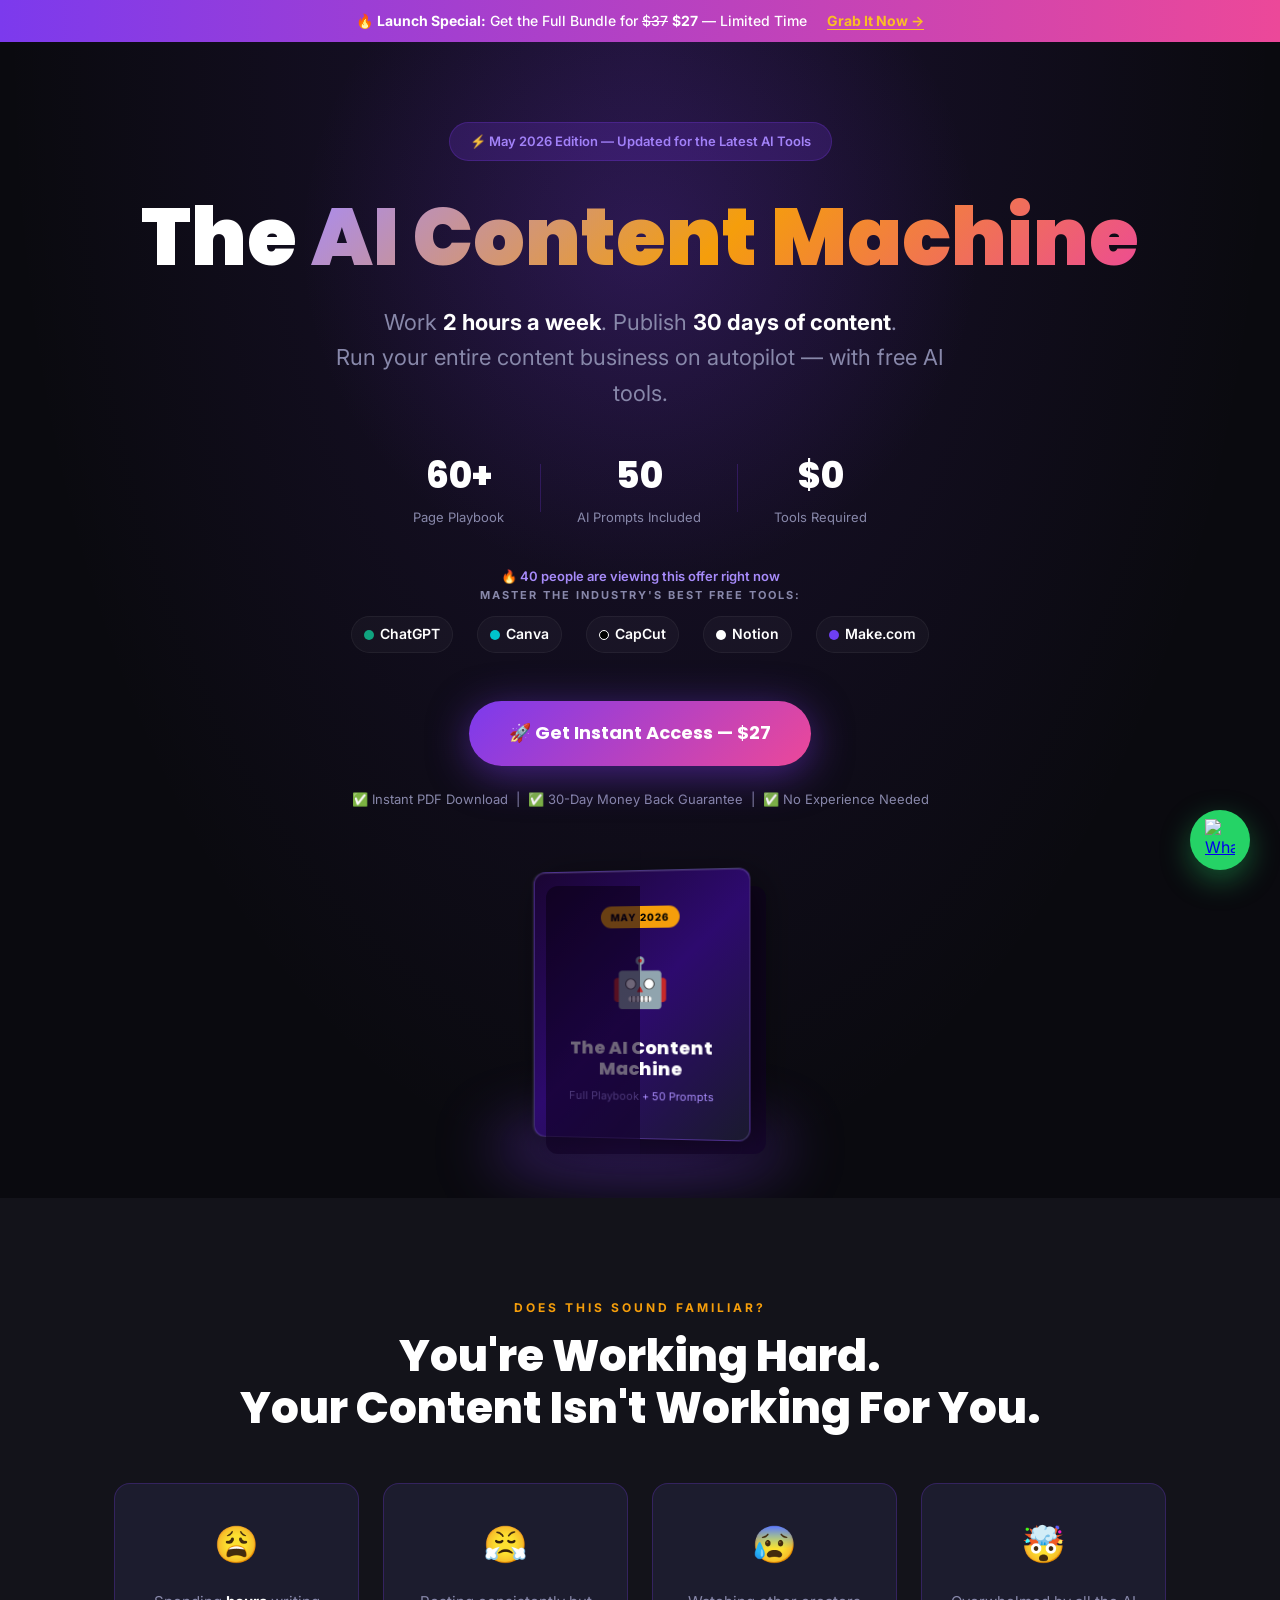
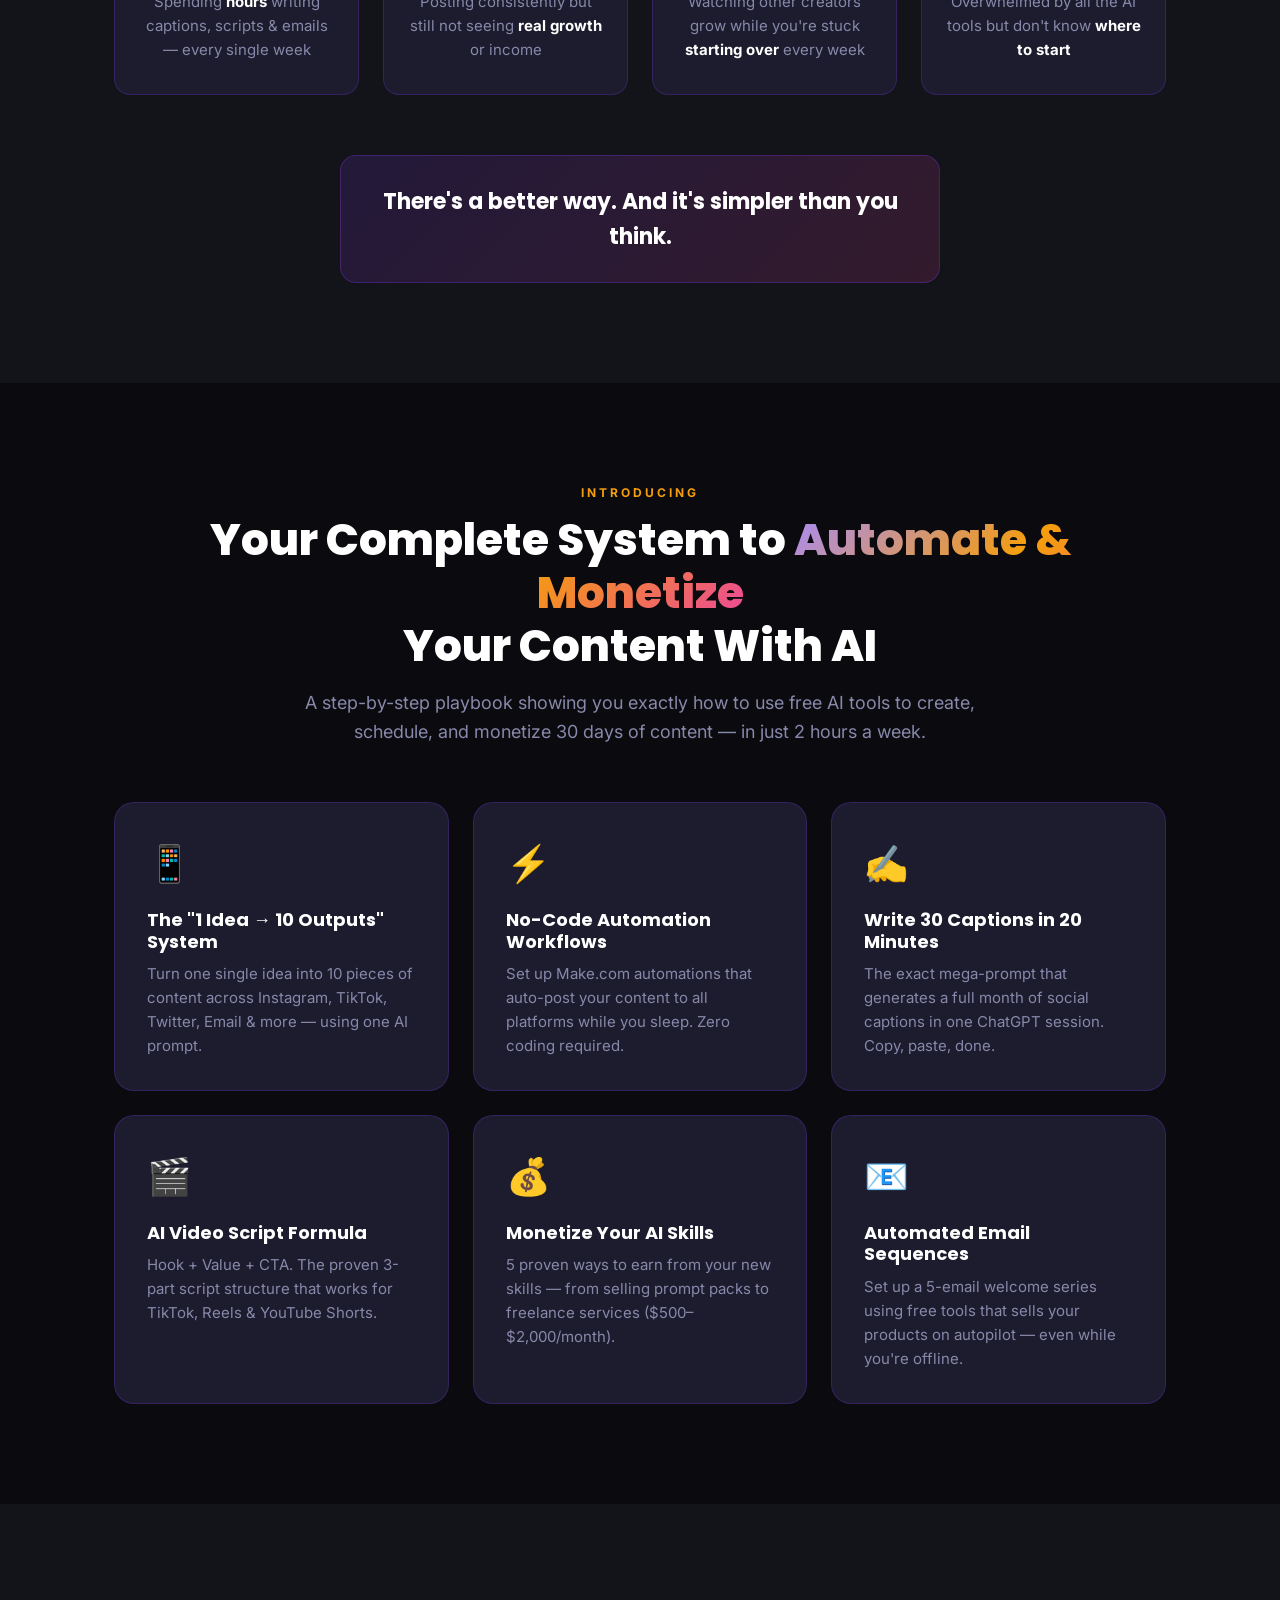
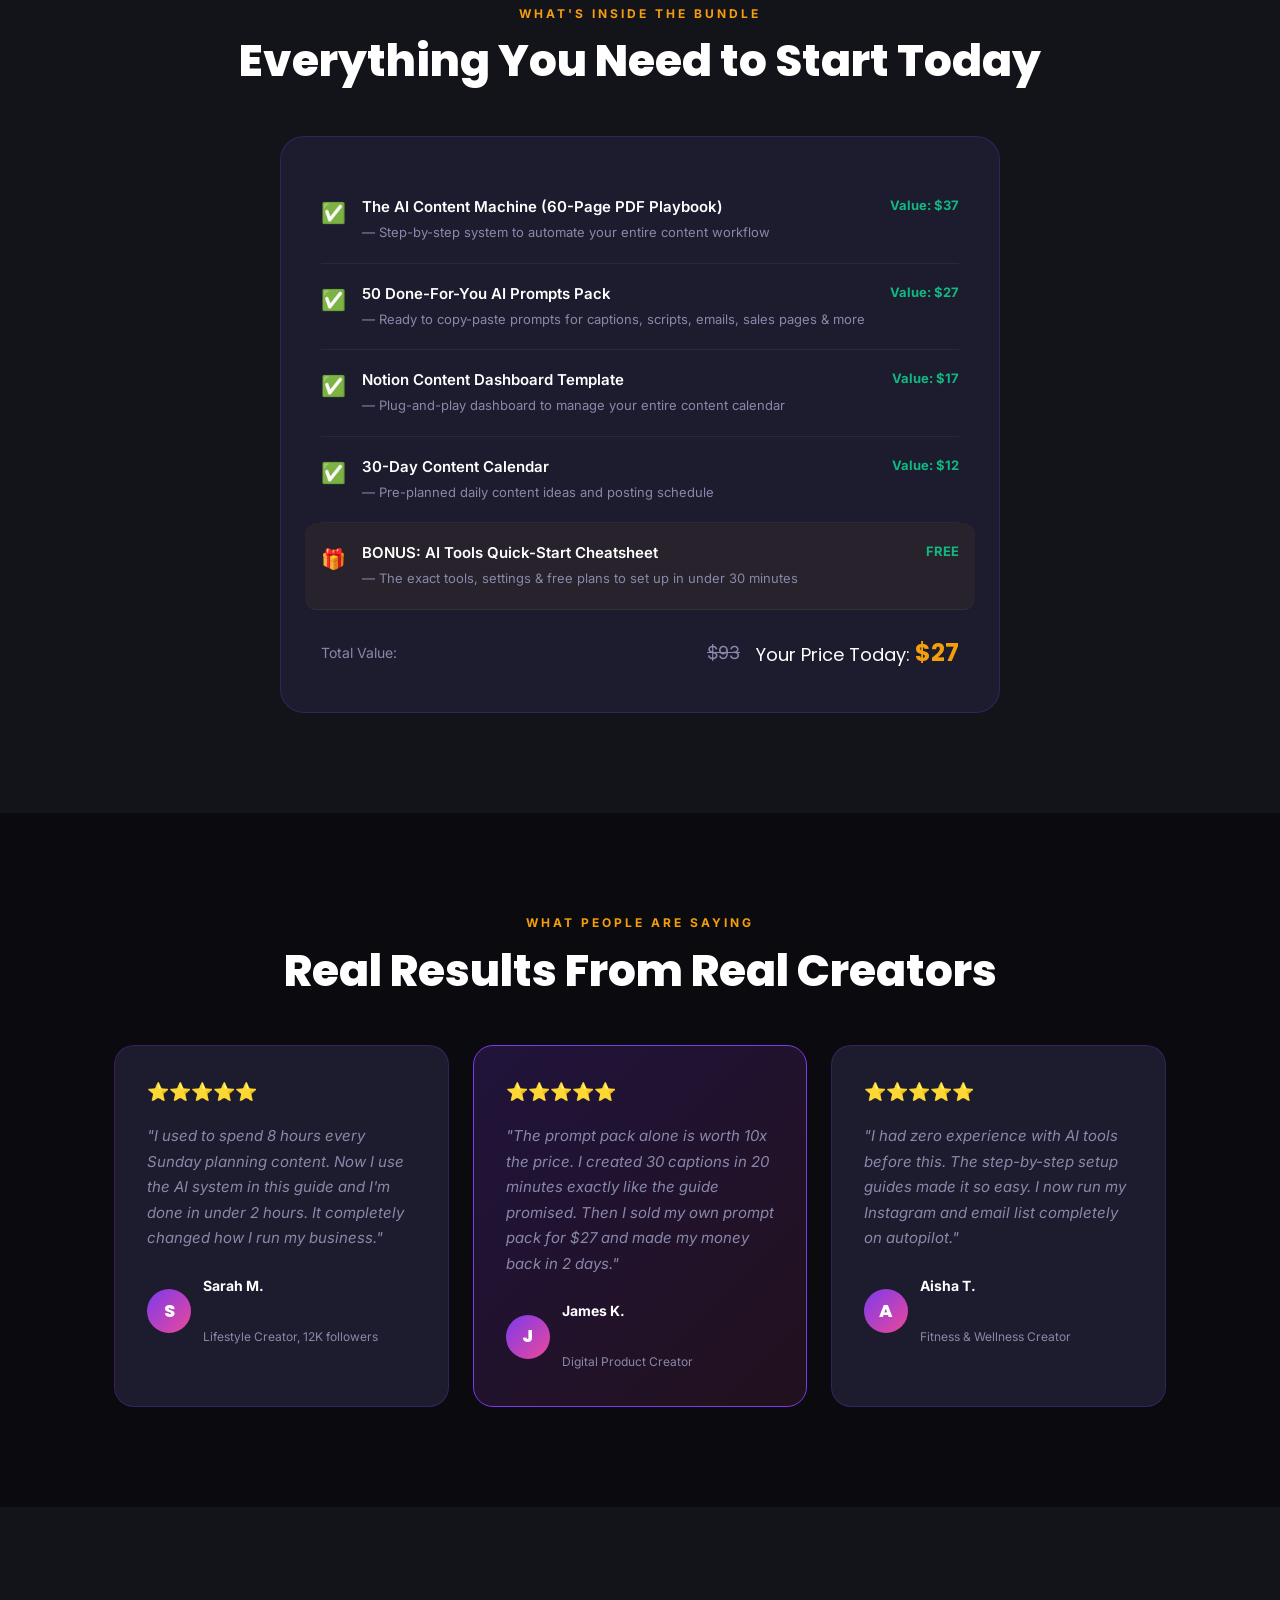
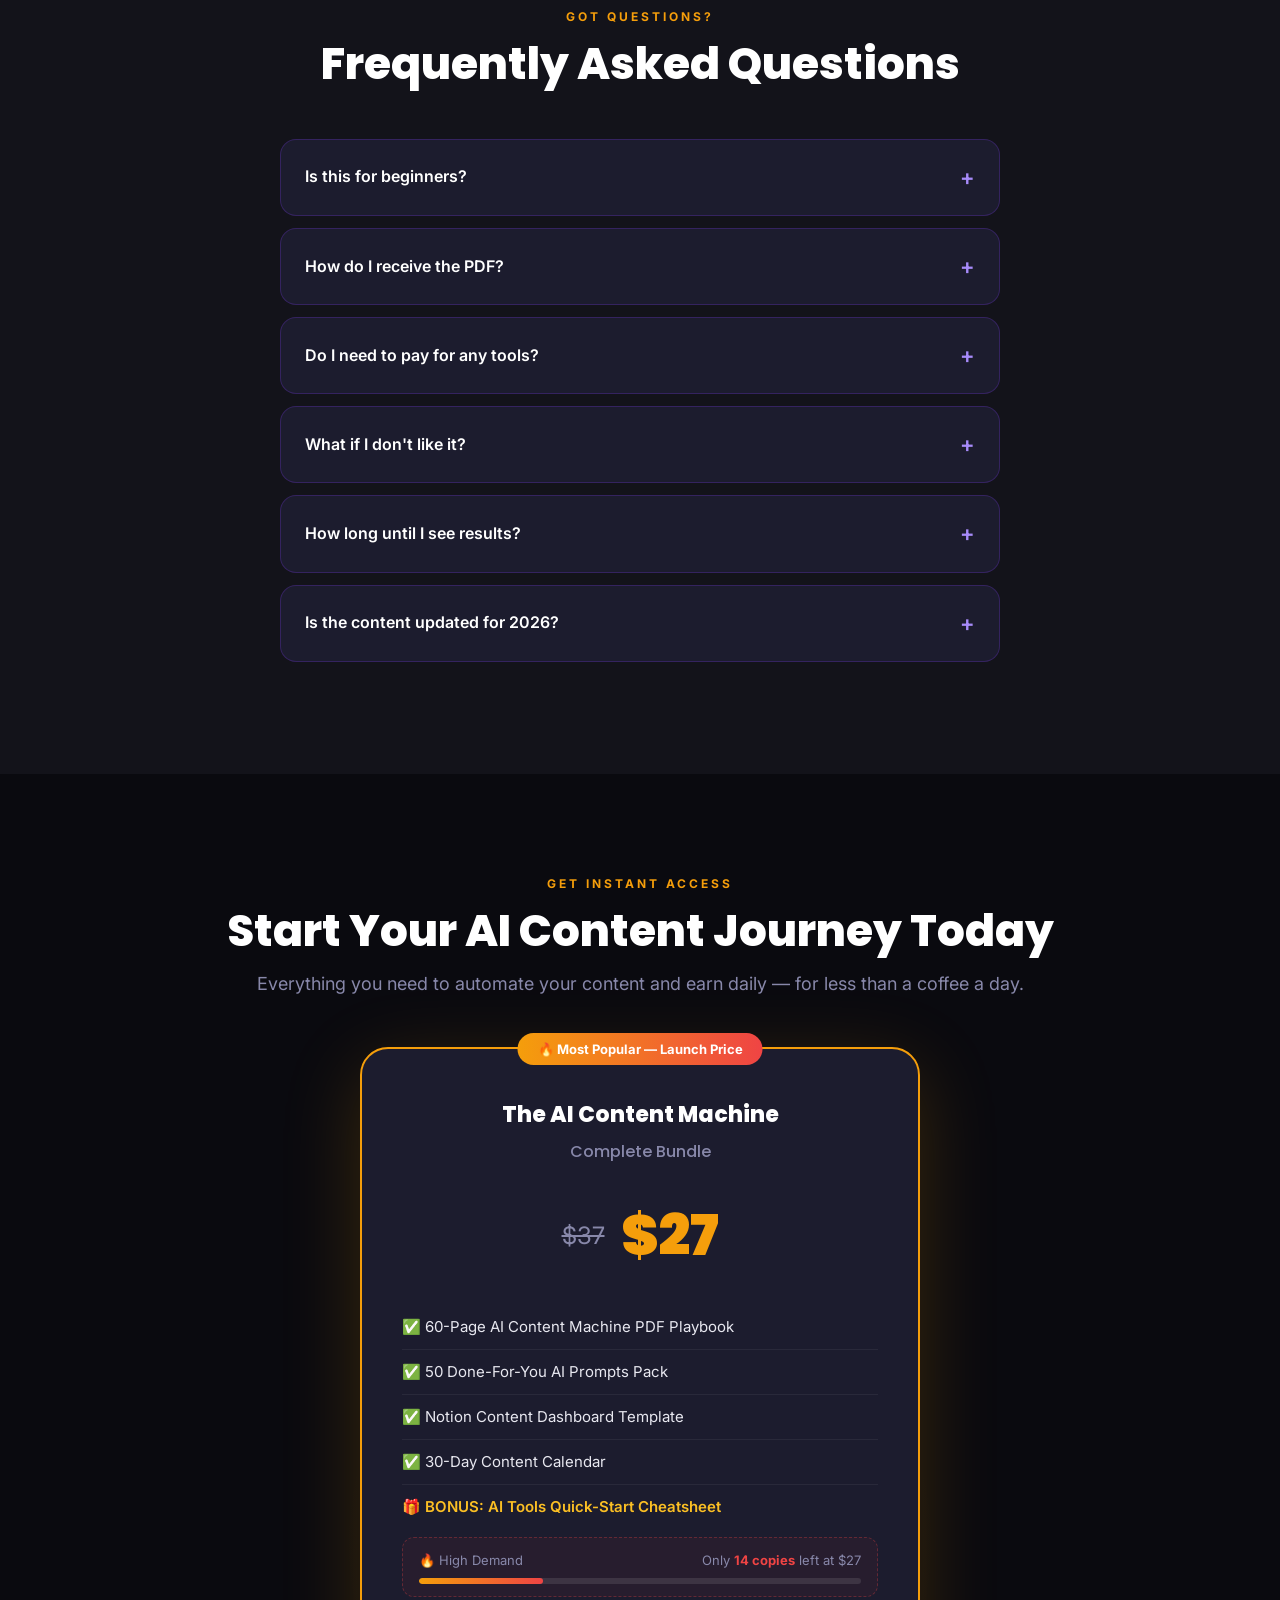
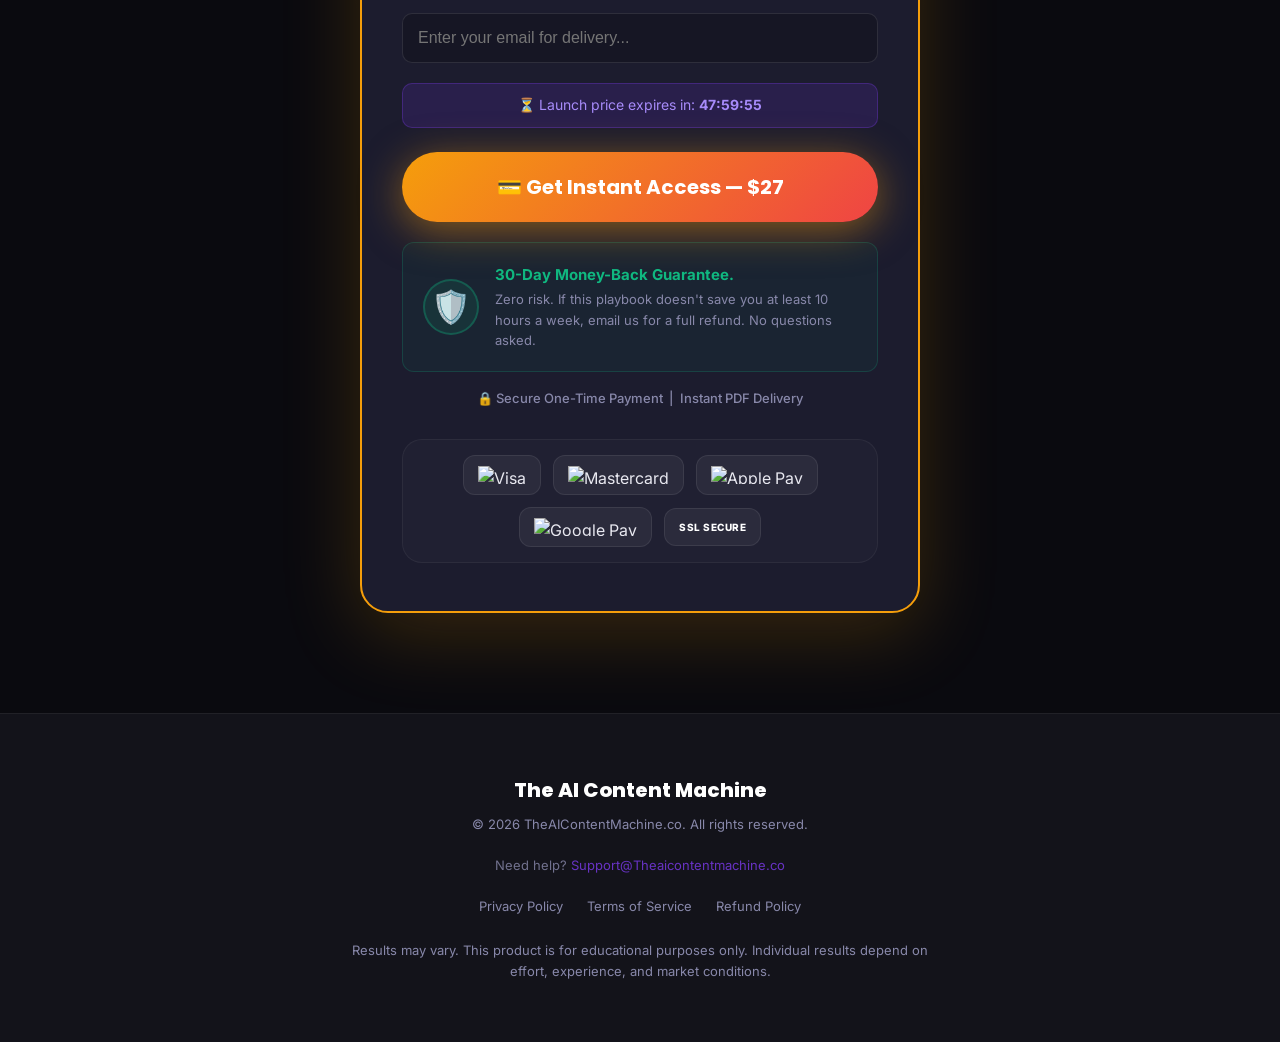
==== commit 05beff31: "Update Facebook Pixel ID" ====
--- a/index.html
+++ b/index.html
@@ -91,6 +91,24 @@
       ttq.page();
     }(window, document, 'ttq');
   </script>
+
+  <!-- Meta Pixel Code -->
+  <script>
+  !function(f,b,e,v,n,t,s)
+  {if(f.fbq)return;n=f.fbq=function(){n.callMethod?
+  n.callMethod.apply(n,arguments):n.queue.push(arguments)};
+  if(!f._fbq)f._fbq=n;n.push=n;n.loaded=!0;n.version='2.0';
+  n.queue=[];t=b.createElement(e);t.async=!0;
+  t.src=v;s=b.getElementsByTagName(e)[0];
+  s.parentNode.insertBefore(t,s)}(window, document,'script',
+  'https://connect.facebook.net/en_US/fbevents.js');
+  fbq('init', '763430750189229');
+  fbq('track', 'PageView');
+  </script>
+  <noscript><img height="1" width="1" style="display:none"
+  src="https://www.facebook.com/tr?id=763430750189229&ev=PageView&noscript=1"
+  /></noscript>
+  <!-- End Meta Pixel Code -->
 </head>
 
 <body>
